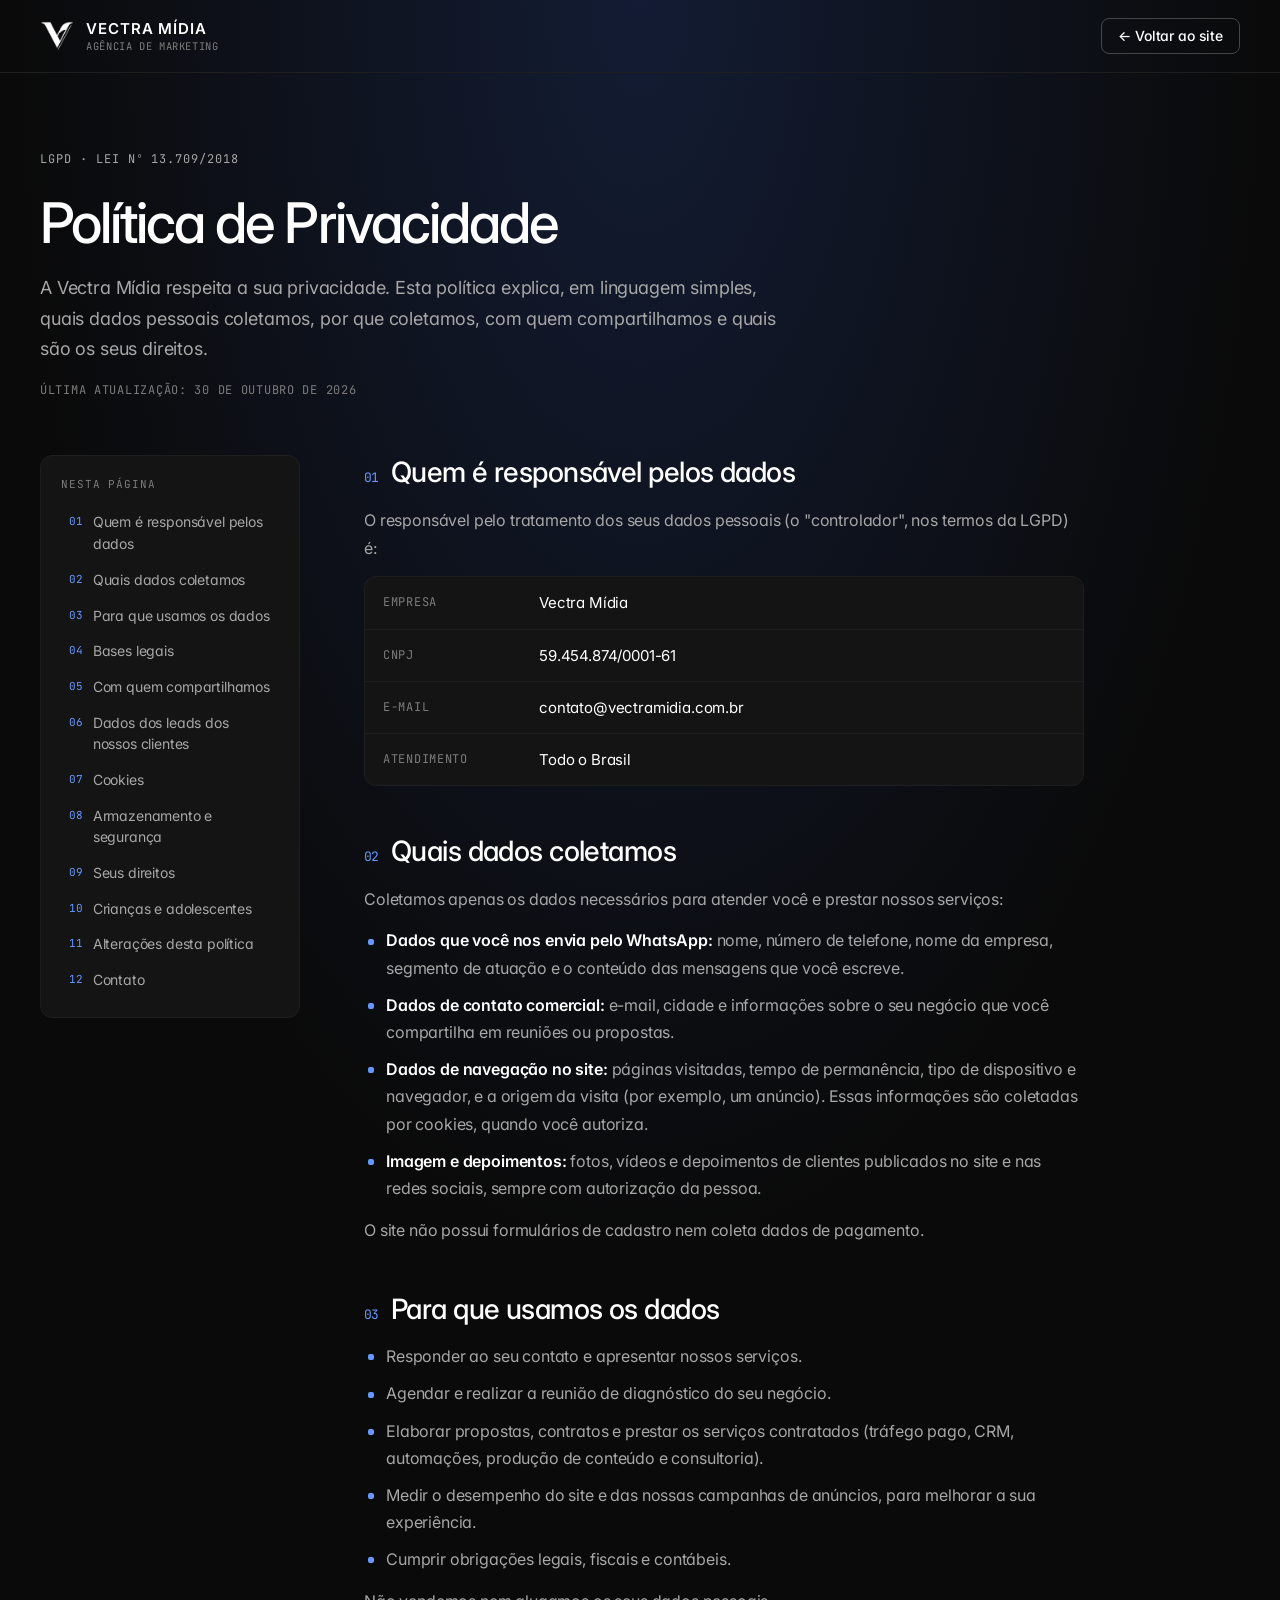
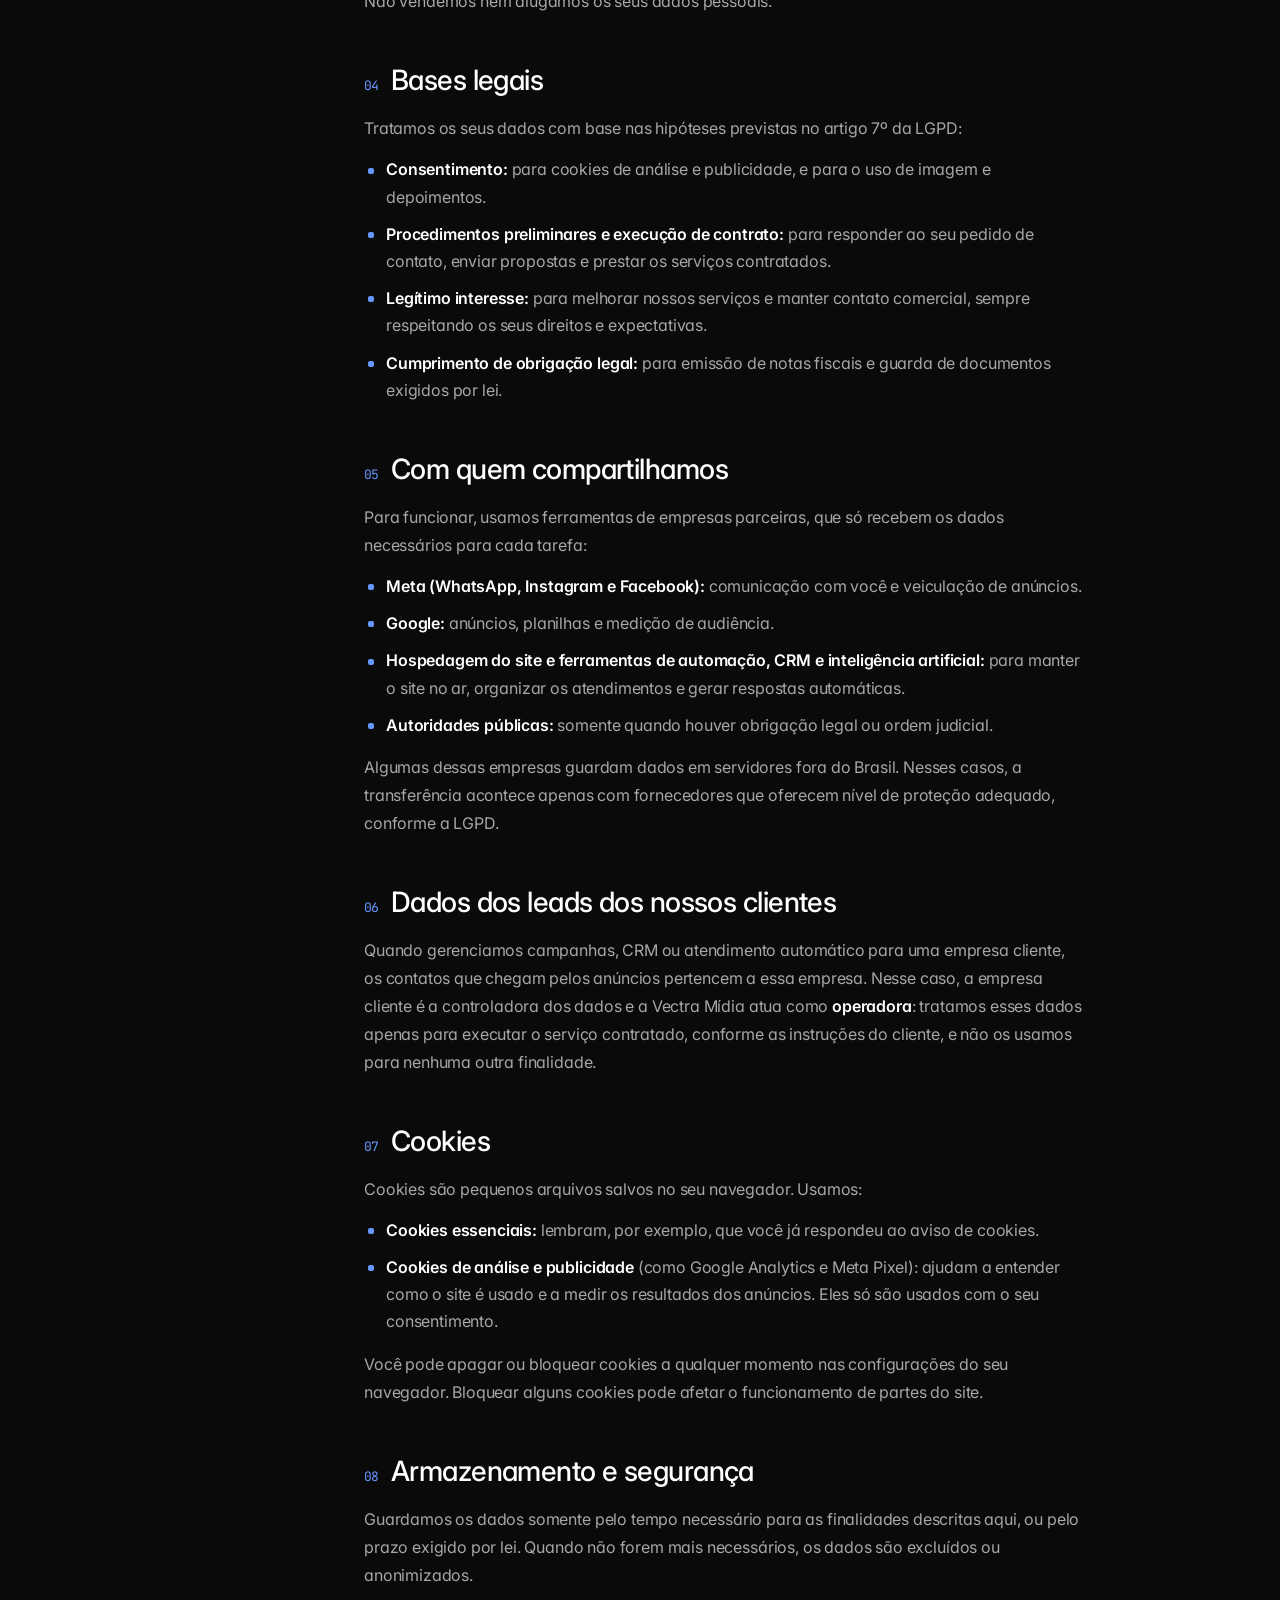
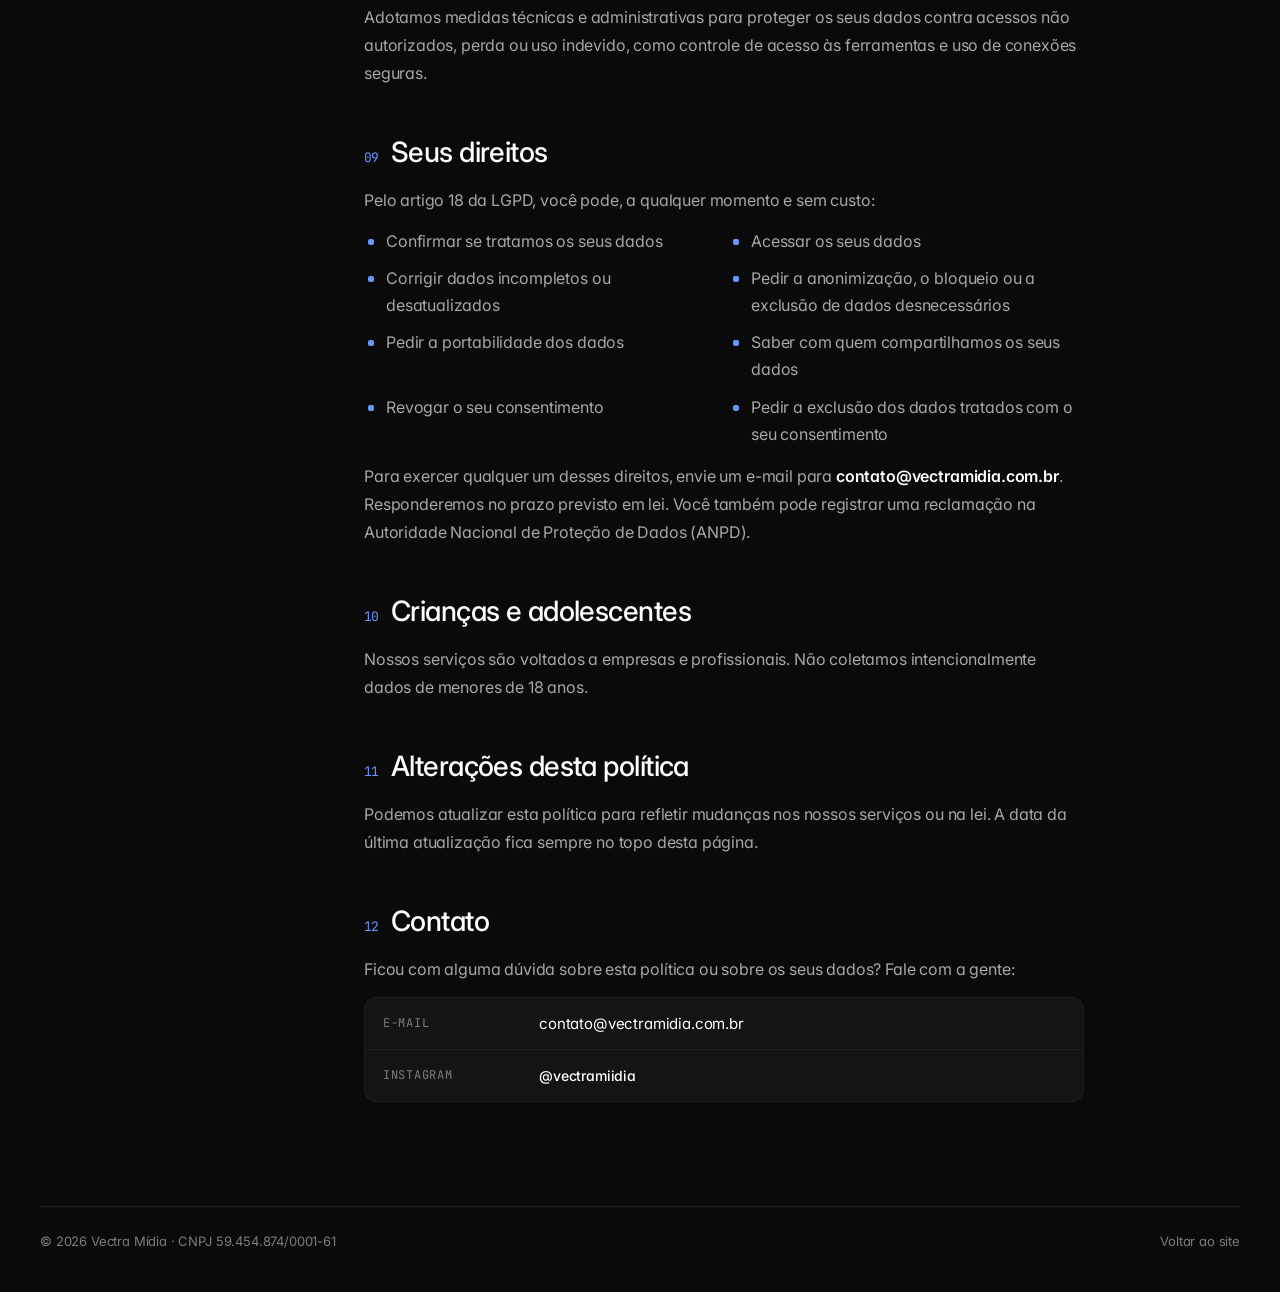
==== vectra-midia-redesign/politica-de-privacidade.html @ ce7b2baa "Add files via upload" ====
<!DOCTYPE html>
<html lang="pt-BR">
<head>
  <meta charset="UTF-8">
  <meta name="viewport" content="width=device-width, initial-scale=1.0">
  <title>Política de Privacidade — Vectra Mídia</title>
  <meta name="description" content="Saiba como a Vectra Mídia coleta, usa e protege os seus dados pessoais, de acordo com a Lei Geral de Proteção de Dados (LGPD).">
  <meta name="robots" content="index, follow">
  <meta name="theme-color" content="#0a0a0a">
  <link rel="icon" type="image/jpeg" href="./assets/images/logo.jpg">

  <link rel="preconnect" href="https://fonts.googleapis.com">
  <link rel="preconnect" href="https://fonts.gstatic.com" crossorigin>
  <link href="https://fonts.googleapis.com/css2?family=Inter:wght@400;500;600&family=JetBrains+Mono:wght@400;500&display=swap" rel="stylesheet">
  <link rel="stylesheet" href="./assets/css/style.css">
</head>
<body class="legal-page">

  <header class="legal-header">
    <div class="container legal-header-inner">
      <a href="./index.html" class="brand" aria-label="Voltar para o site da Vectra Mídia">
        <img src="./assets/images/logo-symbol-white.png" alt="Logo Vectra Mídia" class="brand-mark" width="34" height="30">
        <span class="brand-text">
          <span class="brand-name">VECTRA MÍDIA</span>
          <span class="brand-sub">Agência de Marketing</span>
        </span>
      </a>
      <a href="./index.html" class="btn btn-ghost btn-sm">← Voltar ao site</a>
    </div>
  </header>

  <main class="container legal">
    <div class="legal-hero">
      <span class="eyebrow">LGPD · Lei nº 13.709/2018</span>
      <h1 class="legal-title">Política de Privacidade</h1>
      <p class="legal-intro">A Vectra Mídia respeita a sua privacidade. Esta política explica, em linguagem simples, quais dados pessoais coletamos, por que coletamos, com quem compartilhamos e quais são os seus direitos.</p>
      <p class="legal-date">Última atualização: 30 de outubro de 2026</p>
    </div>

    <div class="legal-layout">
      <nav class="legal-toc" aria-label="Sumário">
        <span class="legal-toc-title">Nesta página</span>
        <ol>
          <li><a href="#quem-somos">Quem é responsável pelos dados</a></li>
          <li><a href="#dados-coletados">Quais dados coletamos</a></li>
          <li><a href="#finalidades">Para que usamos os dados</a></li>
          <li><a href="#bases-legais">Bases legais</a></li>
          <li><a href="#compartilhamento">Com quem compartilhamos</a></li>
          <li><a href="#clientes">Dados dos leads dos nossos clientes</a></li>
          <li><a href="#cookies">Cookies</a></li>
          <li><a href="#armazenamento">Armazenamento e segurança</a></li>
          <li><a href="#direitos">Seus direitos</a></li>
          <li><a href="#menores">Crianças e adolescentes</a></li>
          <li><a href="#alteracoes">Alterações desta política</a></li>
          <li><a href="#contato">Contato</a></li>
        </ol>
      </nav>

      <article class="legal-body">

        <section id="quem-somos">
          <h2><span>01</span> Quem é responsável pelos dados</h2>
          <p>O responsável pelo tratamento dos seus dados pessoais (o "controlador", nos termos da LGPD) é:</p>
          <dl class="legal-card">
            <div><dt>Empresa</dt><dd>Vectra Mídia</dd></div>
            <div><dt>CNPJ</dt><dd>59.454.874/0001-61</dd></div>
            <div><dt>E-mail</dt><dd>contato@vectramidia.com.br</dd></div>
            <div><dt>Atendimento</dt><dd>Todo o Brasil</dd></div>
          </dl>
        </section>

        <section id="dados-coletados">
          <h2><span>02</span> Quais dados coletamos</h2>
          <p>Coletamos apenas os dados necessários para atender você e prestar nossos serviços:</p>
          <ul>
            <li><strong>Dados que você nos envia pelo WhatsApp:</strong> nome, número de telefone, nome da empresa, segmento de atuação e o conteúdo das mensagens que você escreve.</li>
            <li><strong>Dados de contato comercial:</strong> e-mail, cidade e informações sobre o seu negócio que você compartilha em reuniões ou propostas.</li>
            <li><strong>Dados de navegação no site:</strong> páginas visitadas, tempo de permanência, tipo de dispositivo e navegador, e a origem da visita (por exemplo, um anúncio). Essas informações são coletadas por cookies, quando você autoriza.</li>
            <li><strong>Imagem e depoimentos:</strong> fotos, vídeos e depoimentos de clientes publicados no site e nas redes sociais, sempre com autorização da pessoa.</li>
          </ul>
          <p>O site não possui formulários de cadastro nem coleta dados de pagamento.</p>
        </section>

        <section id="finalidades">
          <h2><span>03</span> Para que usamos os dados</h2>
          <ul>
            <li>Responder ao seu contato e apresentar nossos serviços.</li>
            <li>Agendar e realizar a reunião de diagnóstico do seu negócio.</li>
            <li>Elaborar propostas, contratos e prestar os serviços contratados (tráfego pago, CRM, automações, produção de conteúdo e consultoria).</li>
            <li>Medir o desempenho do site e das nossas campanhas de anúncios, para melhorar a sua experiência.</li>
            <li>Cumprir obrigações legais, fiscais e contábeis.</li>
          </ul>
          <p>Não vendemos nem alugamos os seus dados pessoais.</p>
        </section>

        <section id="bases-legais">
          <h2><span>04</span> Bases legais</h2>
          <p>Tratamos os seus dados com base nas hipóteses previstas no artigo 7º da LGPD:</p>
          <ul>
            <li><strong>Consentimento:</strong> para cookies de análise e publicidade, e para o uso de imagem e depoimentos.</li>
            <li><strong>Procedimentos preliminares e execução de contrato:</strong> para responder ao seu pedido de contato, enviar propostas e prestar os serviços contratados.</li>
            <li><strong>Legítimo interesse:</strong> para melhorar nossos serviços e manter contato comercial, sempre respeitando os seus direitos e expectativas.</li>
            <li><strong>Cumprimento de obrigação legal:</strong> para emissão de notas fiscais e guarda de documentos exigidos por lei.</li>
          </ul>
        </section>

        <section id="compartilhamento">
          <h2><span>05</span> Com quem compartilhamos</h2>
          <p>Para funcionar, usamos ferramentas de empresas parceiras, que só recebem os dados necessários para cada tarefa:</p>
          <ul>
            <li><strong>Meta (WhatsApp, Instagram e Facebook):</strong> comunicação com você e veiculação de anúncios.</li>
            <li><strong>Google:</strong> anúncios, planilhas e medição de audiência.</li>
            <li><strong>Hospedagem do site e ferramentas de automação, CRM e inteligência artificial:</strong> para manter o site no ar, organizar os atendimentos e gerar respostas automáticas.</li>
            <li><strong>Autoridades públicas:</strong> somente quando houver obrigação legal ou ordem judicial.</li>
          </ul>
          <p>Algumas dessas empresas guardam dados em servidores fora do Brasil. Nesses casos, a transferência acontece apenas com fornecedores que oferecem nível de proteção adequado, conforme a LGPD.</p>
        </section>

        <section id="clientes">
          <h2><span>06</span> Dados dos leads dos nossos clientes</h2>
          <p>Quando gerenciamos campanhas, CRM ou atendimento automático para uma empresa cliente, os contatos que chegam pelos anúncios pertencem a essa empresa. Nesse caso, a empresa cliente é a controladora dos dados e a Vectra Mídia atua como <strong>operadora</strong>: tratamos esses dados apenas para executar o serviço contratado, conforme as instruções do cliente, e não os usamos para nenhuma outra finalidade.</p>
        </section>

        <section id="cookies">
          <h2><span>07</span> Cookies</h2>
          <p>Cookies são pequenos arquivos salvos no seu navegador. Usamos:</p>
          <ul>
            <li><strong>Cookies essenciais:</strong> lembram, por exemplo, que você já respondeu ao aviso de cookies.</li>
            <li><strong>Cookies de análise e publicidade</strong> (como Google Analytics e Meta Pixel): ajudam a entender como o site é usado e a medir os resultados dos anúncios. Eles só são usados com o seu consentimento.</li>
          </ul>
          <p>Você pode apagar ou bloquear cookies a qualquer momento nas configurações do seu navegador. Bloquear alguns cookies pode afetar o funcionamento de partes do site.</p>
        </section>

        <section id="armazenamento">
          <h2><span>08</span> Armazenamento e segurança</h2>
          <p>Guardamos os dados somente pelo tempo necessário para as finalidades descritas aqui, ou pelo prazo exigido por lei. Quando não forem mais necessários, os dados são excluídos ou anonimizados.</p>
          <p>Adotamos medidas técnicas e administrativas para proteger os seus dados contra acessos não autorizados, perda ou uso indevido, como controle de acesso às ferramentas e uso de conexões seguras.</p>
        </section>

        <section id="direitos">
          <h2><span>09</span> Seus direitos</h2>
          <p>Pelo artigo 18 da LGPD, você pode, a qualquer momento e sem custo:</p>
          <ul class="legal-rights">
            <li>Confirmar se tratamos os seus dados</li>
            <li>Acessar os seus dados</li>
            <li>Corrigir dados incompletos ou desatualizados</li>
            <li>Pedir a anonimização, o bloqueio ou a exclusão de dados desnecessários</li>
            <li>Pedir a portabilidade dos dados</li>
            <li>Saber com quem compartilhamos os seus dados</li>
            <li>Revogar o seu consentimento</li>
            <li>Pedir a exclusão dos dados tratados com o seu consentimento</li>
          </ul>
          <p>Para exercer qualquer um desses direitos, envie um e-mail para <strong>contato@vectramidia.com.br</strong>. Responderemos no prazo previsto em lei. Você também pode registrar uma reclamação na Autoridade Nacional de Proteção de Dados (ANPD).</p>
        </section>

        <section id="menores">
          <h2><span>10</span> Crianças e adolescentes</h2>
          <p>Nossos serviços são voltados a empresas e profissionais. Não coletamos intencionalmente dados de menores de 18 anos.</p>
        </section>

        <section id="alteracoes">
          <h2><span>11</span> Alterações desta política</h2>
          <p>Podemos atualizar esta política para refletir mudanças nos nossos serviços ou na lei. A data da última atualização fica sempre no topo desta página.</p>
        </section>

        <section id="contato">
          <h2><span>12</span> Contato</h2>
          <p>Ficou com alguma dúvida sobre esta política ou sobre os seus dados? Fale com a gente:</p>
          <dl class="legal-card">
            <div><dt>E-mail</dt><dd>contato@vectramidia.com.br</dd></div>
            <div><dt>Instagram</dt><dd><a class="text-link" href="https://www.instagram.com/vectramiidia" target="_blank" rel="noopener">@vectramiidia</a></dd></div>
          </dl>
        </section>

      </article>
    </div>
  </main>

  <footer class="footer legal-footer">
    <div class="container">
      <div class="footer-bottom">
        <div>© 2026 Vectra Mídia · CNPJ 59.454.874/0001-61</div>
        <div class="footer-legal">
          <a href="./index.html">Voltar ao site</a>
        </div>
      </div>
    </div>
  </footer>

</body>
</html>
---- vectra-midia-redesign/assets/css/style.css ----
/* ==========================================================================
   VECTRA MÍDIA — ESTILO "DESIGN 5"
   Preto com grade de "planta baixa", texto branco e um azul de destaque.
   ========================================================================== */

/* Layout: topo dividido (texto + painel de leads ao vivo), números logo abaixo,
   seções escuras em sequência e um painel claro para os depoimentos. */
:root {
  /* Superfícies (pretas, de mais escura para mais clara) */
  --black: #000000;
  --canvas: #0a0a0a;        /* fundo da página */
  --card: #141414;          /* cartões */
  --raised: #1e1e1e;        /* cartões em destaque, linhas da grade */
  --edge: #313131;          /* bordas finas */
  --smoke: #454545;         /* bordas de botões secundários */

  /* Texto */
  --white: #ffffff;
  --ash: #a7a7a7;           /* texto secundário */
  --mist: #7c7c7c;          /* texto terciário */

  /* Azul da marca (único destaque) */
  --blue: #6798ff;
  --blue-strong: #3a6df0;
  --blue-soft: rgba(103, 152, 255, 0.14);

  /* Painel claro */
  --paper: #f4f6fb;
  --ink: #0a0a0a;
  --ink-2: #4a5268;
  --ink-line: #e1e5f0;

  /* Fontes */
  --font: 'Inter', ui-sans-serif, system-ui, -apple-system, 'Segoe UI', Roboto, sans-serif;
  --mono: 'JetBrains Mono', 'IBM Plex Mono', ui-monospace, SFMono-Regular, Menlo, Consolas, monospace;

  /* Medidas */
  --max: 1200px;
  --gutter: 32px;
  --section: 128px;
  --r: 8px;
  --r-sm: 4px;
  --r-lg: 12px;
  --header-h: 72px;
  --grid: 48px;

  color-scheme: dark;
}

/* --------------------------------------------------------------------------
   BASE
   -------------------------------------------------------------------------- */
*, *::before, *::after { box-sizing: border-box; margin: 0; padding: 0; }

html { scroll-behavior: smooth; scroll-padding-top: calc(var(--header-h) + 16px); -webkit-text-size-adjust: 100%; }

body {
  background: var(--canvas);
  color: var(--white);
  font-family: var(--font);
  font-size: 16px;
  font-weight: 400;
  line-height: 1.55;
  letter-spacing: -0.01em;
  font-feature-settings: "liga", "cv11";
  -webkit-font-smoothing: antialiased;
  -moz-osx-font-smoothing: grayscale;
  overflow-x: hidden;
}

img { display: block; max-width: 100%; height: auto; }
a { color: inherit; text-decoration: none; }
button { font: inherit; color: inherit; background: none; border: 0; cursor: pointer; }
ul { list-style: none; }
strong { color: var(--white); font-weight: 600; }

:focus-visible { outline: 2px solid var(--blue); outline-offset: 3px; border-radius: var(--r-sm); }

.container { width: 100%; max-width: calc(var(--max) + var(--gutter) * 2); margin: 0 auto; padding: 0 var(--gutter); }

.section { position: relative; padding-top: var(--section); overflow-x: clip; }


/* --------------------------------------------------------------------------
   LUZ QUE ACOMPANHA O MOUSE (pelo site inteiro, atrás do conteúdo)
   -------------------------------------------------------------------------- */
.cursor-glow {
  position: fixed; inset: 0; z-index: -1; pointer-events: none;
  --cx: 50vw; --cy: 30vh;
  background:
    radial-gradient(520px circle at var(--cx) var(--cy), rgba(58,109,240,.20), rgba(58,109,240,.06) 45%, transparent 70%),
    radial-gradient(160px circle at var(--cx) var(--cy), rgba(103,152,255,.14), transparent 70%);
  opacity: 0;
  transition: opacity .6s ease;
}
.cursor-glow.is-on { opacity: 1; }

/* --------------------------------------------------------------------------
   FUNDO ANIMADO (gradiente azul que se move com a rolagem)
   -------------------------------------------------------------------------- */
.aurora {
  position: fixed; inset: 0; z-index: -1; pointer-events: none; overflow: hidden;
  --p: 0;  /* progresso da rolagem: 0 no topo, 1 no fim (definido pelo main.js) */
}
.aurora-blob {
  position: absolute;
  width: 70vmax; height: 70vmax;
  border-radius: 50%;
  opacity: .55;
  will-change: transform;
}
.aurora-blob--1 {
  left: -20vmax; top: -25vmax;
  background: radial-gradient(closest-side, rgba(58,109,240,.55), rgba(58,109,240,.12) 55%, transparent 75%);
  translate: calc(var(--p) * 55vw) calc(var(--p) * 30vh);
  opacity: calc(.6 - var(--p) * .25);
  animation: drift1 22s ease-in-out infinite alternate;
}
.aurora-blob--2 {
  right: -25vmax; top: 10vh;
  background: radial-gradient(closest-side, rgba(84,160,255,.38), rgba(84,160,255,.08) 55%, transparent 75%);
  translate: calc(var(--p) * -45vw) calc(var(--p) * 20vh);
  opacity: calc(.2 + var(--p) * .5);
  animation: drift2 26s ease-in-out infinite alternate;
}
.aurora-blob--3 {
  left: 20vw; bottom: -40vmax;
  background: radial-gradient(closest-side, rgba(103,152,255,.40), rgba(30,63,191,.12) 55%, transparent 75%);
  translate: calc(var(--p) * 20vw) calc(var(--p) * -35vh);
  animation: drift3 30s ease-in-out infinite alternate;
}
@keyframes drift1 { to { transform: translate(8vw, 6vh) scale(1.15) rotate(25deg); } }
@keyframes drift2 { to { transform: translate(-6vw, 10vh) scale(.9) rotate(-20deg); } }
@keyframes drift3 { to { transform: translate(10vw, -8vh) scale(1.2); } }


/* --------------------------------------------------------------------------
   TIPOGRAFIA
   -------------------------------------------------------------------------- */
.eyebrow {
  display: inline-flex;
  align-items: center;
  gap: 10px;
  font-family: var(--mono);
  font-size: 12px;
  font-weight: 400;
  letter-spacing: 0.08em;
  text-transform: uppercase;
  color: var(--ash);
  margin-bottom: 24px;
}

.section-title {
  font-weight: 500;
  font-size: clamp(32px, 4.2vw, 48px);
  line-height: 1.12;
  letter-spacing: -0.03em;
  color: var(--white);
  text-wrap: balance;
}

.section-subtitle {
  margin-top: 18px;
  font-size: 17px;
  line-height: 1.6;
  color: var(--ash);
  max-width: 600px;
  text-wrap: pretty;
}

.section-header { margin-bottom: 56px; max-width: 760px; }

.body-lg { color: var(--ash); font-size: 16px; line-height: 1.7; margin-top: 16px; }

.text-link {
  display: inline-block;
  color: var(--white);
  font-size: 14px;
  font-weight: 500;
  transition: color .2s ease;
}
.text-link:hover { color: var(--blue); }

.muted { color: var(--ash); }

.live-dot {
  position: relative;
  width: 8px; height: 8px; flex: none;
  border-radius: 50%;
  background: var(--blue);
}
.live-dot::after {
  content: ""; position: absolute; inset: 0; border-radius: 50%;
  background: var(--blue);
  animation: ping 1.8s cubic-bezier(0, 0, .2, 1) infinite;
}
@keyframes ping { 75%, 100% { transform: scale(2.6); opacity: 0; } }

/* --------------------------------------------------------------------------
   BOTÕES
   -------------------------------------------------------------------------- */
.btn {
  position: relative;
  display: inline-flex;
  align-items: center;
  justify-content: center;
  gap: 10px;
  padding: 11px 18px;
  border-radius: var(--r);
  font-family: var(--font);
  font-size: 15px;
  font-weight: 500;
  line-height: 1.25;
  letter-spacing: -0.01em;
  text-align: center;
  border: 1px solid transparent;
  overflow: hidden;
  isolation: isolate;
  transition: background-color .2s ease, border-color .2s ease, color .2s ease, transform .25s cubic-bezier(.2,.7,.2,1), box-shadow .3s ease;
}
.btn-primary { background: var(--white); color: var(--ink); }
.btn-primary:hover { background: #e9efff; box-shadow: 0 0 0 4px rgba(103,152,255,.22), 0 10px 40px -10px rgba(103,152,255,.7); }
.btn-chevron { display: inline-block; transition: transform .25s ease; }
.btn:hover .btn-chevron { transform: translateX(4px); }

.btn-ghost { background: transparent; color: var(--white); border-color: var(--smoke); }
.btn-ghost:hover { border-color: var(--blue); background: var(--blue-soft); }

.btn-lg { padding: 15px 24px; font-size: 16px; }
.btn-sm { padding: 8px 16px; font-size: 14px; }

/* brilho que atravessa o botão */
.btn-shine {
  position: absolute; inset: 0; z-index: -1; pointer-events: none;
  border-radius: inherit;
  background: linear-gradient(110deg, transparent 40%, rgba(103,152,255,.45) 50%, transparent 60%);
  background-size: 250% 100%;
  background-position: 150% 0;
  animation: shine 3.6s ease-in-out infinite;
}
@keyframes shine { 0%, 55% { background-position: 150% 0; } 85%, 100% { background-position: -50% 0; } }

/* --------------------------------------------------------------------------
   ETIQUETAS E ÍCONES
   -------------------------------------------------------------------------- */
.tag {
  display: inline-flex;
  align-items: center;
  gap: 6px;
  padding: 4px 8px;
  border-radius: var(--r-sm);
  border: 1px solid var(--edge);
  background: var(--raised);
  font-family: var(--mono);
  font-size: 11px;
  font-weight: 400;
  letter-spacing: 0.06em;
  text-transform: uppercase;
  color: var(--ash);
  line-height: 1.3;
  white-space: nowrap;
}
.tag--accent { color: var(--blue); border-color: rgba(103,152,255,.3); background: rgba(103,152,255,.08); }
.tag--overlay {
  position: absolute; top: 12px; left: 12px; z-index: 2;
  background: rgba(10,10,10,.75);
  backdrop-filter: blur(6px);
  -webkit-backdrop-filter: blur(6px);
  color: var(--white);
}

.check {
  width: 22px; height: 22px; flex: none;
  display: inline-flex; align-items: center; justify-content: center;
  border-radius: var(--r-sm);
  background: var(--blue-soft);
  color: var(--blue);
  margin-top: 1px;
}

/* --------------------------------------------------------------------------
   CABEÇALHO
   -------------------------------------------------------------------------- */
.site-header {
  position: fixed;
  inset: 0 0 auto 0;
  z-index: 100;
  height: var(--header-h);
  display: flex;
  align-items: center;
  border-bottom: 1px solid transparent;
  transition: background-color .3s ease, border-color .3s ease, transform .35s ease;
}
.site-header.is-scrolled {
  background: rgba(10, 10, 10, 0.82);
  backdrop-filter: saturate(140%) blur(14px);
  -webkit-backdrop-filter: saturate(140%) blur(14px);
  border-bottom-color: var(--raised);
}
.site-header.is-hidden { transform: translateY(-100%); }

.header-inner { display: flex; align-items: center; justify-content: space-between; gap: 24px; }

.brand { display: inline-flex; align-items: center; gap: 12px; flex: none; }
.brand-mark { width: 34px; height: auto; }
.brand-text { display: flex; flex-direction: column; line-height: 1.15; }
.brand-name { font-weight: 600; font-size: 15px; letter-spacing: 0.06em; }
.brand-sub { font-family: var(--mono); font-size: 10.5px; color: var(--mist); letter-spacing: 0.06em; text-transform: uppercase; margin-top: 2px; }

.nav-menu { display: flex; align-items: center; gap: 2px; }
.nav-link {
  display: block;
  padding: 8px 14px;
  border-radius: 9999px;
  font-size: 14px;
  font-weight: 500;
  color: var(--ash);
  transition: color .2s ease, background-color .2s ease;
}
.nav-link:hover { color: var(--white); background: var(--raised); }
.nav-link.is-active { color: var(--white); background: var(--raised); }

.hamburger { display: none; width: 44px; height: 44px; border-radius: var(--r); border: 1px solid var(--edge); align-items: center; justify-content: center; flex-direction: column; gap: 5px; }
.hamburger span { display: block; width: 18px; height: 1.5px; background: var(--white); border-radius: 2px; transition: transform .3s ease, opacity .3s ease; }
.hamburger.is-open span:nth-child(1) { transform: translateY(6.5px) rotate(45deg); }
.hamburger.is-open span:nth-child(2) { opacity: 0; }
.hamburger.is-open span:nth-child(3) { transform: translateY(-6.5px) rotate(-45deg); }

/* --------------------------------------------------------------------------
   TOPO (HERO)
   -------------------------------------------------------------------------- */
.hero {
  position: relative;
  padding: calc(var(--header-h) + 80px) 0 0;
  isolation: isolate;
  overflow-x: clip;
  --mx: 70%;
  --my: 30%;
}
/* grade de fundo */
.hero-grid-bg, .hero-spotlight {
  position: absolute; inset: 0; z-index: -1; pointer-events: none;
  background-image:
    linear-gradient(to right, var(--line-color) 1px, transparent 1px),
    linear-gradient(to bottom, var(--line-color) 1px, transparent 1px);
  background-size: var(--grid) var(--grid);
  background-position: center top;
}
.hero-grid-bg {
  --line-color: #1a1a1a;
  mask-image: radial-gradient(ellipse 90% 75% at 50% 30%, #000 40%, transparent 100%);
  -webkit-mask-image: radial-gradient(ellipse 90% 75% at 50% 30%, #000 40%, transparent 100%);
}
/* luz azul que acompanha o mouse */
.hero-spotlight {
  --line-color: rgba(103, 152, 255, 0.45);
  mask-image: radial-gradient(280px circle at var(--mx) var(--my), #000 0%, transparent 70%);
  -webkit-mask-image: radial-gradient(280px circle at var(--mx) var(--my), #000 0%, transparent 70%);
  transition: opacity .4s ease;
}
/* (a luz que segue o mouse agora é a .cursor-glow, no site inteiro) */

.hero-layout {
  display: grid;
  grid-template-columns: 1.1fr 0.9fr;
  gap: 64px;
  align-items: center;
}

.hero-copy .eyebrow { padding: 6px 12px 6px 10px; border: 1px solid var(--raised); border-radius: 9999px; background: rgba(20,20,20,.7); }

.hero-title {
  font-weight: 500;
  font-size: clamp(42px, 5.6vw, 68px);
  line-height: 1.08;
  letter-spacing: -0.04em;
  text-wrap: balance;
}
.hero-rotator {
  display: block;
  color: var(--blue);
  min-height: 1.08em;
}
.typewriter-cursor {
  display: inline-block;
  width: 3px;
  height: .82em;
  margin-left: 6px;
  vertical-align: -0.06em;
  background: var(--blue);
  border-radius: 1px;
  animation: blink 1.05s steps(1) infinite;
}
@keyframes blink { 50% { opacity: 0; } }

.hero-description {
  margin-top: 24px;
  max-width: 520px;
  font-size: 18px;
  line-height: 1.65;
  color: var(--ash);
  text-wrap: pretty;
}

.hero-actions { margin-top: 36px; display: flex; flex-wrap: wrap; align-items: center; gap: 14px; }
.hero-actions .btn-cta { font-size: 16px; font-weight: 600; }

/* Painel de leads */
.dash {
  position: relative;
  background: var(--card);
  border: 1px solid var(--raised);
  border-radius: var(--r-lg);
  padding: 18px;
  box-shadow: 0 0 0 1px rgba(0,0,0,.6), 0 40px 120px -40px rgba(58,109,240,.45);
  transform: perspective(1200px) rotateY(-6deg) rotateX(3deg);
  transition: transform .6s cubic-bezier(.2,.7,.2,1);
}
.dash:hover { transform: perspective(1200px) rotateY(0) rotateX(0); }
.dash::before {
  content: ""; position: absolute; inset: -1px; border-radius: inherit; pointer-events: none;
  padding: 1px;
  background: linear-gradient(140deg, rgba(103,152,255,.55), transparent 35%, transparent 70%, rgba(103,152,255,.25));
  -webkit-mask: linear-gradient(#000 0 0) content-box, linear-gradient(#000 0 0);
  -webkit-mask-composite: xor;
  mask-composite: exclude;
}
.dash-head { display: flex; align-items: center; justify-content: space-between; gap: 12px; padding-bottom: 14px; border-bottom: 1px solid var(--raised); }
.dash-title { display: flex; align-items: center; gap: 10px; font-size: 13px; font-weight: 500; }
.dash-title img { width: 18px; height: auto; }
.dash-live { display: inline-flex; align-items: center; gap: 8px; font-family: var(--mono); font-size: 11px; color: var(--blue); text-transform: uppercase; letter-spacing: .08em; }

.dash-kpis { display: grid; grid-template-columns: repeat(3, 1fr); gap: 8px; margin-top: 14px; }
.dash-kpi { background: var(--canvas); border: 1px solid var(--raised); border-radius: var(--r); padding: 10px 12px; display: grid; gap: 2px; }
.dash-kpi-label { font-family: var(--mono); font-size: 10px; color: var(--mist); text-transform: uppercase; letter-spacing: .06em; }
.dash-kpi-value { font-size: 24px; font-weight: 500; letter-spacing: -0.03em; font-variant-numeric: tabular-nums; transition: color .3s ease; }
.dash-kpi-value--accent { color: var(--blue); }
.dash-kpi-value.bump { animation: bump .6s ease; }
@keyframes bump { 30% { color: var(--blue); transform: translateY(-2px); } }

.dash-chart { margin-top: 12px; background: var(--canvas); border: 1px solid var(--raised); border-radius: var(--r); padding: 12px 12px 8px; }
.dash-chart-bars { height: 84px; display: flex; align-items: flex-end; gap: 6px; }
.dash-chart-bars span {
  flex: 1;
  height: var(--h);
  border-radius: 3px 3px 0 0;
  background: linear-gradient(to top, rgba(103,152,255,.25), rgba(103,152,255,.85));
  transform-origin: bottom;
  animation: grow 1.1s cubic-bezier(.2,.7,.2,1) both;
  transition: height .6s cubic-bezier(.2,.7,.2,1);
}
.dash-chart-bars span:last-child { background: linear-gradient(to top, rgba(103,152,255,.5), #a9c4ff); }
.dash-chart-bars span:nth-child(2n) { animation-delay: .08s; }
.dash-chart-bars span:nth-child(3n) { animation-delay: .16s; }
@keyframes grow { from { transform: scaleY(0); } }
.dash-chart-axis { display: flex; justify-content: space-between; margin-top: 6px; font-family: var(--mono); font-size: 10px; color: var(--mist); }

.dash-list { margin-top: 12px; display: grid; gap: 6px; }
.dash-list li {
  display: grid; grid-template-columns: auto 1fr auto; align-items: center; gap: 10px;
  padding: 8px 10px;
  background: var(--canvas);
  border: 1px solid var(--raised);
  border-radius: var(--r);
}
.dash-list li.is-new { animation: slidein .6s cubic-bezier(.2,.7,.2,1); border-color: rgba(103,152,255,.5); }
@keyframes slidein { from { opacity: 0; transform: translateY(-10px); } }
.dash-avatar {
  width: 28px; height: 28px; border-radius: 50%;
  display: flex; align-items: center; justify-content: center;
  background: var(--raised); color: var(--white);
  font-size: 10.5px; font-weight: 600;
}
.dash-who { display: grid; min-width: 0; }
.dash-who b { font-size: 13px; font-weight: 500; }
.dash-who small { font-size: 11px; color: var(--mist); white-space: nowrap; overflow: hidden; text-overflow: ellipsis; }
.dash-status { font-family: var(--mono); font-size: 10px; text-transform: uppercase; letter-spacing: .05em; padding: 3px 7px; border-radius: var(--r-sm); white-space: nowrap; }
.dash-status--new { color: var(--white); background: var(--blue-strong); }
.dash-status--talk { color: var(--blue); background: var(--blue-soft); }
.dash-status--won { color: var(--ink); background: var(--white); }

.dash-foot { margin-top: 12px; display: flex; justify-content: space-between; gap: 8px; font-size: 12px; color: var(--ash); }
.dash-foot-value { font-family: var(--mono); color: var(--blue); font-size: 11px; }
.dash-demo {
  position: absolute; right: 14px; bottom: -11px;
  padding: 3px 8px; border-radius: var(--r-sm);
  background: var(--canvas); border: 1px solid var(--raised);
  font-family: var(--mono); font-size: 10px; color: var(--mist); text-transform: uppercase; letter-spacing: .08em;
}

/* Números */
.stats { margin-top: 96px; display: grid; grid-template-columns: repeat(3, 1fr); gap: 16px; }
.stat {
  position: relative;
  padding: 28px;
  background: var(--card);
  border: 1px solid var(--raised);
  border-radius: var(--r-lg);
  overflow: hidden;
  isolation: isolate;
  cursor: default;
  transition: border-color .35s ease, transform .35s cubic-bezier(.2,.7,.2,1), background-color .35s ease;
  --mx: 50%; --my: 0%;
}
.stat-glow {
  position: absolute; inset: 0; z-index: -1; pointer-events: none; opacity: 0;
  background:
    radial-gradient(320px circle at var(--mx) var(--my), rgba(103,152,255,.28), transparent 65%),
    linear-gradient(to bottom, rgba(58,109,240,.10), transparent);
  transition: opacity .35s ease;
}
.stat-icon {
  width: 44px; height: 44px;
  display: inline-flex; align-items: center; justify-content: center;
  border-radius: var(--r);
  background: var(--raised);
  border: 1px solid var(--edge);
  color: var(--blue);
  transition: background-color .35s ease, color .35s ease, border-color .35s ease, transform .35s ease;
}
.stat-number {
  margin-top: 22px;
  font-size: clamp(40px, 4.4vw, 56px);
  font-weight: 500;
  letter-spacing: -0.045em;
  line-height: 1;
  font-variant-numeric: tabular-nums;
  background: linear-gradient(90deg, var(--white), var(--white));
  -webkit-background-clip: text;
  background-clip: text;
  color: transparent;
  transition: filter .35s ease;
}
.stat-label { margin-top: 10px; font-size: 15px; font-weight: 500; color: var(--ash); transition: color .35s ease; }
.stat-bar { margin-top: 20px; height: 3px; border-radius: 3px; background: var(--raised); overflow: hidden; }
.stat-bar span { display: block; height: 100%; width: 18%; border-radius: inherit; background: var(--blue); transition: width .9s cubic-bezier(.2,.7,.2,1); }
.stat-stars { position: relative; margin-top: 14px; font-size: 18px; letter-spacing: 4px; line-height: 1; width: max-content; }
.stat-stars-base { color: var(--edge); }
.stat-stars-fill { position: absolute; inset: 0 auto 0 0; width: var(--w); overflow: hidden; white-space: nowrap; color: var(--ash); transition: color .35s ease; }

.stat:hover, .stat:focus-visible, .stat.is-lit {
  border-color: rgba(103,152,255,.55);
  transform: translateY(-4px);
}
.stat:hover .stat-glow, .stat:focus-visible .stat-glow, .stat.is-lit .stat-glow { opacity: 1; }
.stat:hover .stat-icon, .stat:focus-visible .stat-icon, .stat.is-lit .stat-icon { background: var(--blue-strong); border-color: var(--blue); color: var(--white); transform: rotate(-6deg) scale(1.05); }
.stat:hover .stat-number, .stat:focus-visible .stat-number, .stat.is-lit .stat-number {
  background-image: linear-gradient(90deg, #ffffff 0%, #a9c4ff 45%, var(--blue) 100%);
  filter: drop-shadow(0 0 18px rgba(103,152,255,.35));
}
.stat:hover .stat-label, .stat:focus-visible .stat-label, .stat.is-lit .stat-label { color: var(--white); }
.stat:hover .stat-bar span, .stat:focus-visible .stat-bar span, .stat.is-lit .stat-bar span { width: var(--w); }
.stat:hover .stat-stars-fill, .stat:focus-visible .stat-stars-fill, .stat.is-lit .stat-stars-fill { color: var(--blue); }

/* --------------------------------------------------------------------------
   FAIXA ROLANTE
   -------------------------------------------------------------------------- */
.marquee {
  margin-top: 96px;
  overflow: hidden;
  border-top: 1px solid var(--raised);
  border-bottom: 1px solid var(--raised);
  padding: 20px 0;
  mask-image: linear-gradient(90deg, transparent, #000 8%, #000 92%, transparent);
  -webkit-mask-image: linear-gradient(90deg, transparent, #000 8%, #000 92%, transparent);
}
.marquee-track { display: flex; width: max-content; animation: marquee 50s linear infinite; }
.marquee:hover .marquee-track { animation-play-state: paused; }
.marquee-group { display: flex; flex: none; }
.marquee-item {
  display: inline-flex; align-items: center; gap: 14px;
  padding: 0 28px;
  font-family: var(--mono);
  font-size: 12px;
  color: var(--ash);
  letter-spacing: .08em;
  text-transform: uppercase;
  white-space: nowrap;
}
.m-dot { width: 5px; height: 5px; border-radius: 1px; display: inline-block; background: var(--blue); }
@keyframes marquee { to { transform: translateX(-50%); } }

/* --------------------------------------------------------------------------
   CEO (foto recortada, com a luz azul ATRÁS dela)
   -------------------------------------------------------------------------- */
.ceo-grid { display: grid; grid-template-columns: 1fr 1fr; gap: 72px; align-items: center; }
.ceo-content { position: relative; z-index: 1; }
.ceo-text { margin-top: 28px; display: grid; gap: 16px; max-width: 560px; }
.ceo-text p { color: var(--ash); font-size: 16px; line-height: 1.75; }
.ceo-text p:first-child { color: var(--white); font-size: 19px; line-height: 1.6; }

.ceo-stage {
  position: relative;
  width: 100%;
  max-width: 520px;
  justify-self: end;
  aspect-ratio: 682 / 855;
  isolation: isolate;
  --rx: 0deg; --ry: 0deg; --gx: 50%; --gy: 35%;
}
/* luz de fundo (fica atrás da pessoa) */
.ceo-halo {
  position: absolute; inset: -6% -10% 2% -10%; z-index: 0; pointer-events: none;
  /* termina transparente antes da borda da caixa: nenhum corte reto */
  background: radial-gradient(closest-side at 50% 44%, rgba(58,109,240,.55), rgba(58,109,240,.2) 50%, rgba(58,109,240,.06) 72%, transparent 92%);
}
.ceo-rings { position: absolute; inset: 0; z-index: 0; pointer-events: none; }
.ceo-rings span {
  position: absolute; left: 50%; top: 42%;
  border-radius: 50%;
  border: 1px dashed rgba(103,152,255,.35);
  transform: translate(-50%, -50%);
  animation: spin 60s linear infinite;
}
.ceo-rings span:nth-child(1) { width: 74%; aspect-ratio: 1; }
.ceo-rings span:nth-child(2) { width: 96%; aspect-ratio: 1; border-style: solid; border-color: #262626; animation-duration: 90s; animation-direction: reverse; }
@keyframes spin { to { transform: translate(-50%, -50%) rotate(360deg); } }

.ceo-figure {
  position: absolute; inset: 0; z-index: 1;
  transform: perspective(1000px) rotateX(var(--rx)) rotateY(var(--ry));
  transition: transform .4s cubic-bezier(.2,.7,.2,1);
}
.ceo-figure img {
  width: 100%; height: 100%;
  object-fit: contain; object-position: center bottom;
  /* só a parte de baixo se dissolve no fundo */
  mask-image: linear-gradient(to bottom, #000 64%, transparent 97%);
  -webkit-mask-image: linear-gradient(to bottom, #000 64%, transparent 97%);
  filter: drop-shadow(0 0 30px rgba(58,109,240,.25));
  transition: transform .6s cubic-bezier(.2,.7,.2,1);
}
.ceo-stage:hover .ceo-figure img { transform: scale(1.02); }

.ceo-chip {
  position: absolute; z-index: 2;
  display: inline-flex; align-items: center; gap: 8px;
  padding: 8px 12px;
  border-radius: var(--r);
  background: rgba(20,20,20,.85);
  backdrop-filter: blur(10px);
  -webkit-backdrop-filter: blur(10px);
  border: 1px solid var(--edge);
  font-size: 13px; font-weight: 500;
  white-space: nowrap;
  animation: float 6s ease-in-out infinite;
  transition: border-color .3s ease;
}
.ceo-chip i { width: 7px; height: 7px; border-radius: 2px; background: var(--blue); }
.ceo-chip--a { left: 0; top: 20%; }
.ceo-chip--b { right: 0; top: 46%; animation-delay: -2s; }
.ceo-chip--c { left: 4%; bottom: 16%; animation-delay: -4s; }
.ceo-stage:hover .ceo-chip { border-color: rgba(103,152,255,.5); }
@keyframes float { 50% { translate: 0 -8px; } }

/* --------------------------------------------------------------------------
   SOBRE + BASTIDORES
   -------------------------------------------------------------------------- */
.about-grid { display: grid; grid-template-columns: 1fr 1fr; gap: 80px; align-items: center; }
.about-content .section-title { margin-bottom: 8px; }

.feature-list { margin-top: 32px; display: grid; border-top: 1px solid var(--raised); }
.feature-list li {
  display: flex; align-items: flex-start; gap: 14px;
  padding: 18px 0;
  border-bottom: 1px solid var(--raised);
  color: var(--ash);
  font-size: 15px;
  line-height: 1.6;
}

.about-actions { margin-top: 36px; }

.backstage { display: grid; grid-template-columns: 1fr 1fr; gap: 16px; align-items: start; }
.backstage-col { display: grid; gap: 16px; align-content: start; }
.backstage-col--offset { align-self: center; }

.photo-card {
  background: var(--card);
  border: 1px solid var(--raised);
  border-radius: var(--r-lg);
  padding: 6px;
  transition: border-color .3s ease, transform .4s cubic-bezier(.2,.7,.2,1);
}
.photo-card:hover { border-color: rgba(103,152,255,.45); transform: translateY(-4px); }
/* Revelação com desfoque: a foto sai do embaçado conforme a página rola (valores definidos pelo main.js) */
.js .backstage .photo-card {
  --blur: 14px; --fade: .25; --zoom: 1.08;
  filter: blur(var(--blur));
  opacity: var(--fade);
  will-change: filter, opacity;
}
.js .backstage .photo-card .photo-card-media img { transform: scale(var(--zoom)); }
.js .backstage .photo-card:hover .photo-card-media img { transform: scale(calc(var(--zoom) + .04)); }
.photo-card-media { border-radius: var(--r); overflow: hidden; aspect-ratio: 4 / 5; }
.photo-card-media img { width: 100%; height: 100%; object-fit: cover; transition: transform .7s ease; }
.photo-card:hover .photo-card-media img { transform: scale(1.05); }
.photo-card figcaption { padding: 14px 10px 10px; display: grid; gap: 4px; }
.photo-card-title { font-size: 15px; font-weight: 500; }
.photo-card-sub { font-size: 13px; color: var(--mist); }

/* --------------------------------------------------------------------------
   SCROLL PORTAL ("Quem Somos"): quadros encaixados; a rolagem entra em cada um
   -------------------------------------------------------------------------- */
.portal-section { padding-top: calc(var(--section) * 0.6); }
.portal { position: relative; }
.portal-sticky { position: relative; }
.portal-stage { display: grid; gap: 16px; padding: 0 var(--gutter); max-width: calc(var(--max) + var(--gutter) * 2); margin: 0 auto; }
.portal-frame {
  position: relative;
  border-radius: 16px;
  border: 1px solid var(--frame-accent, rgba(103,152,255,.45));
  background:
    radial-gradient(ellipse 70% 60% at 50% 0%, rgba(58,109,240,.10), transparent 70%),
    rgba(10,10,12,.22);
  box-shadow: 0 0 0 1px rgba(103,152,255,.08), 0 0 40px -10px rgba(58,109,240,.35), inset 0 0 60px -20px rgba(58,109,240,.25);
  overflow: hidden;
}
.portal-frame[data-scene="1"] { --frame-accent: rgba(120,165,255,.5); }
.portal-frame[data-scene="2"] { --frame-accent: rgba(90,140,255,.45); }
.portal-frame[data-scene="3"] { --frame-accent: rgba(140,180,255,.45); }
.portal-frame[data-scene="4"] { --frame-accent: rgba(103,152,255,.55); }
.portal-frame::before {
  content: ""; position: absolute; inset: 0; pointer-events: none;
  background-image: linear-gradient(to right, rgba(255,255,255,.035) 1px, transparent 1px), linear-gradient(to bottom, rgba(255,255,255,.035) 1px, transparent 1px);
  background-size: 48px 48px;
  mask-image: radial-gradient(ellipse 80% 80% at 50% 50%, #000, transparent 90%);
  -webkit-mask-image: radial-gradient(ellipse 80% 80% at 50% 50%, #000, transparent 90%);
}
.portal-frame::after {   /* escurece os quadros distantes */
  content: ""; position: absolute; inset: 0; pointer-events: none;
  background: var(--portal-dim-color, #0a0a0a);
  opacity: calc(var(--portal-dim, 0) * .6);
}
.portal-content {
  position: relative; z-index: 1;
  display: flex; flex-direction: column; align-items: center; justify-content: center; text-align: center;
  padding: 48px 32px;
  min-height: 320px;
}
.portal-content .eyebrow { margin-bottom: 20px; }
.portal-content .eyebrow .check { margin: 0; }
.portal-title {
  max-width: 820px;
  font-size: clamp(30px, 4.6vw, 60px);
  font-weight: 500;
  line-height: 1.08;
  letter-spacing: -0.035em;
  text-wrap: balance;
}
.portal-text { margin-top: 20px; max-width: 620px; font-size: clamp(16px, 1.5vw, 19px); line-height: 1.65; color: var(--ash); text-wrap: pretty; }
.portal-lead { max-width: 820px; font-size: clamp(22px, 2.8vw, 36px); line-height: 1.3; letter-spacing: -0.02em; font-weight: 400; color: var(--ash); text-wrap: balance; }
.portal-lead strong { color: var(--white); font-weight: 500; }
.portal-pills { margin-top: 28px; display: flex; flex-wrap: wrap; justify-content: center; gap: 8px; }
.portal-pills span { padding: 8px 14px; border-radius: 9999px; border: 1px solid rgba(103,152,255,.35); background: rgba(58,109,240,.10); color: var(--white); font-size: 14px; font-weight: 500; }
.portal-actions { margin-top: 32px; }
.portal-diffs { width: 100%; max-width: 1000px; display: grid; grid-template-columns: repeat(3, 1fr); gap: 16px; text-align: left; }
.portal-diffs li {
  display: flex; flex-direction: column; gap: 10px;
  padding: 24px;
  border-radius: 12px;
  border: 1px solid rgba(103,152,255,.28);
  background: rgba(20,20,22,.55);
}
.portal-diffs .check { width: 30px; height: 30px; margin: 0 0 4px; }
.portal-diffs h3 { font-size: clamp(18px, 1.7vw, 22px); font-weight: 500; line-height: 1.25; letter-spacing: -0.02em; }
.portal-diffs p { font-size: 15px; line-height: 1.6; color: var(--ash); }
.portal-hud { display: none; }

/* Modo 3D (ligado pelo main.js) */
.portal.is-live { height: var(--portal-height, 460vh); }
.portal.is-live .portal-sticky {
  position: sticky; top: 0;
  height: 100vh; height: 100dvh;
  overflow: hidden;
  perspective: var(--portal-perspective, 1000px);
  perspective-origin: 50% calc(50% + var(--header-h) / 2);
}
.portal.is-live .portal-stage { position: absolute; inset: 0; display: block; padding: 0; max-width: none; transform-style: preserve-3d; }
.portal.is-live .portal-frame {
  position: absolute;
  left: 50%; top: calc(50% + var(--header-h) / 2);
  width: min(1100px, 92vw);
  height: min(620px, calc(100dvh - var(--header-h) - 120px));
  margin: 0;
  transform: translate(-50%, -50%) translateZ(var(--z, 0px));
  will-change: transform, opacity;
}
.portal.is-live .portal-content { height: 100%; min-height: 0; opacity: var(--portal-content, 1); }
.portal.is-live .portal-hud {
  position: absolute; left: 50%; bottom: 22px; transform: translateX(-50%);
  display: flex; align-items: center; gap: 14px;
  font-family: var(--mono); font-size: 11px; letter-spacing: .08em; text-transform: uppercase; color: var(--mist);
  z-index: 5;
}
.portal-count { white-space: nowrap; }
.portal-count b { color: var(--white); font-weight: 500; }
.portal-bar { width: 120px; height: 2px; background: var(--raised); border-radius: 2px; overflow: hidden; }
.portal-bar span { display: block; height: 100%; width: 0; background: var(--blue); }

/* Bastidores (fotos lado a lado, abaixo do portal) */
.backstage-head { margin: 72px 0 24px; }
.backstage--row { display: grid; grid-template-columns: repeat(3, 1fr); gap: 16px; align-items: start; }

@media (max-width: 720px) {
  .portal.is-live .portal-frame { width: 92vw; height: min(560px, calc(100dvh - var(--header-h) - 110px)); }
  .portal-content { padding: 32px 20px; }
  .portal-pills span { font-size: 13px; padding: 7px 12px; }
  .portal-diffs { grid-template-columns: 1fr; gap: 8px; }
  .portal-diffs li { padding: 12px 14px; gap: 4px; display: grid; grid-template-columns: auto 1fr; column-gap: 12px; align-items: start; }
  .portal-diffs .check { width: 24px; height: 24px; grid-row: span 2; margin: 2px 0 0; }
  .portal-diffs h3 { font-size: 15px; }
  .portal-diffs p { font-size: 13px; line-height: 1.45; }
  .portal-content .eyebrow { margin-bottom: 14px; }
  .portal-diffs + .portal-actions { margin-top: 16px; }
  .portal.is-live .portal-hud { left: 16px; transform: none; bottom: 26px; }
  .portal-hint { display: none; }
  .portal-actions .btn { width: 100%; }
  .backstage-head { margin-top: 48px; }
  .backstage--row { grid-template-columns: 1fr; }
  .backstage--row .photo-card-media { aspect-ratio: 4 / 3; }
}

/* --------------------------------------------------------------------------
   SERVIÇOS
   -------------------------------------------------------------------------- */
.services-grid {
  display: grid;
  grid-template-columns: repeat(3, 1fr);
  gap: 16px;
}
.service-card {
  position: relative;
  display: flex; flex-direction: column;
  padding: 28px;
  background: var(--card);
  border: 1px solid var(--raised);
  border-radius: var(--r-lg);
  overflow: hidden;
  isolation: isolate;
  transition: border-color .3s ease, transform .35s cubic-bezier(.2,.7,.2,1);
}
.service-card::before {
  content: ""; position: absolute; inset: 0; z-index: -1; pointer-events: none; opacity: 0;
  background: radial-gradient(360px circle at var(--mx, 50%) var(--my, 0%), rgba(103,152,255,.16), transparent 65%);
  transition: opacity .3s ease;
}
.service-card:hover { border-color: rgba(103,152,255,.45); transform: translateY(-3px); }
.service-card:hover::before { opacity: 1; }
.service-top { display: flex; align-items: center; justify-content: space-between; gap: 12px; }
.service-icon {
  width: 40px; height: 40px;
  display: inline-flex; align-items: center; justify-content: center;
  border-radius: var(--r);
  background: var(--raised);
  border: 1px solid var(--edge);
  color: var(--blue);
  transition: background-color .3s ease, color .3s ease;
}
.service-card:hover .service-icon { background: var(--blue-strong); color: var(--white); border-color: var(--blue); }
.service-card h3 {
  margin-top: 24px;
  font-size: 20px;
  font-weight: 500;
  line-height: 1.3;
  letter-spacing: -0.02em;
}
.service-card p { margin-top: 10px; color: var(--ash); font-size: 14.5px; line-height: 1.65; flex: 1; }
.service-link {
  margin-top: 24px;
  align-self: flex-start;
  display: inline-flex; align-items: center; gap: 8px;
  font-size: 14px; font-weight: 500;
  color: var(--white);
  transition: color .2s ease;
}
.service-link span { transition: transform .2s ease; }
.service-link:hover { color: var(--blue); }
.service-link:hover span { transform: translateX(4px); }

.service-card--main { grid-column: 1 / span 2; grid-row: 1 / span 2; padding: 36px; }
.service-card--main::after {
  content: ""; position: absolute; inset: 0; z-index: -2; pointer-events: none;
  background-image:
    linear-gradient(to right, #1a1a1a 1px, transparent 1px),
    linear-gradient(to bottom, #1a1a1a 1px, transparent 1px);
  background-size: 32px 32px;
  mask-image: linear-gradient(to top, #000, transparent 70%);
  -webkit-mask-image: linear-gradient(to top, #000, transparent 70%);
}
.service-card--main h3 { font-size: clamp(26px, 2.8vw, 34px); letter-spacing: -0.03em; max-width: 460px; }
.service-card--main p { font-size: 16px; max-width: 480px; flex: none; }
.service-viz { margin-top: auto; padding-top: 32px; height: 180px; display: flex; align-items: flex-end; gap: 10px; }
.service-viz span {
  flex: 1; height: var(--h);
  border-radius: 4px 4px 0 0;
  background: linear-gradient(to top, rgba(103,152,255,.12), rgba(103,152,255,.6));
  transform-origin: bottom;
  transform: scaleY(.55);
  transition: transform .8s cubic-bezier(.2,.7,.2,1);
}
.service-viz span:last-child { background: linear-gradient(to top, rgba(103,152,255,.35), #a9c4ff); }
.service-card--main:hover .service-viz span, .service-card--main.is-revealed .service-viz span { transform: scaleY(1); }
.service-viz span:nth-child(2) { transition-delay: .05s; } .service-viz span:nth-child(3) { transition-delay: .1s; }
.service-viz span:nth-child(4) { transition-delay: .15s; } .service-viz span:nth-child(5) { transition-delay: .2s; }
.service-viz span:nth-child(6) { transition-delay: .25s; } .service-viz span:nth-child(7) { transition-delay: .3s; }
.service-viz span:nth-child(8) { transition-delay: .35s; }

/* --------------------------------------------------------------------------
   VÍDEOS
   -------------------------------------------------------------------------- */
.reel-thumb {
  position: relative;
  display: block;
  width: 100%;
  aspect-ratio: 9 / 16;
  border-radius: var(--r);
  overflow: hidden;
  background: var(--black);
}
.reel-thumb img { width: 100%; height: 100%; object-fit: cover; transition: transform .7s ease; }
.reel-thumb::after {
  content: ""; position: absolute; inset: 0;
  background: linear-gradient(to top, rgba(0,0,0,.55), transparent 45%);
  pointer-events: none;
}
.reel-thumb:hover img { transform: scale(1.04); }

.play-btn {
  position: absolute; left: 50%; top: 50%; z-index: 2;
  width: 64px; height: 64px;
  transform: translate(-50%, -50%);
  display: flex; align-items: center; justify-content: center;
  border-radius: 50%;
  background: var(--white);
  color: var(--ink);
  box-shadow: 0 0 0 8px rgba(255,255,255,.14);
  transition: transform .25s ease, box-shadow .25s ease, background-color .25s ease, color .25s ease;
}
.play-btn svg { margin-left: 3px; }
.play-btn--sm { width: 52px; height: 52px; box-shadow: 0 0 0 6px rgba(255,255,255,.14); }
.reel-thumb:hover .play-btn { transform: translate(-50%, -50%) scale(1.08); background: var(--blue-strong); color: var(--white); box-shadow: 0 0 0 12px rgba(103,152,255,.25); }

.featured-video {
  display: grid;
  grid-template-columns: 340px 1fr;
  gap: 56px;
  align-items: center;
  padding: 8px 56px 8px 8px;
  background: var(--card);
  border: 1px solid var(--raised);
  border-radius: var(--r-lg);
}
.featured-quote {
  margin-top: 24px;
  font-size: clamp(22px, 2.4vw, 30px);
  font-weight: 500;
  line-height: 1.3;
  letter-spacing: -0.025em;
  color: var(--white);
  text-wrap: pretty;
}
.featured-author { margin-top: 28px; padding-top: 20px; border-top: 1px solid var(--raised); }
.author-name { font-weight: 500; font-size: 16px; }
.author-meta { margin-top: 4px; font-family: var(--mono); font-size: 12px; color: var(--mist); }
.featured-actions { margin-top: 28px; display: flex; flex-wrap: wrap; gap: 12px; }

.reels-grid { margin-top: 16px; display: grid; grid-template-columns: repeat(3, 1fr); gap: 16px; }
.reel-card {
  background: var(--card);
  border: 1px solid var(--raised);
  border-radius: var(--r-lg);
  padding: 6px;
  transition: border-color .3s ease;
}
.reel-card:hover { border-color: rgba(103,152,255,.45); }
.reel-card .reel-thumb { aspect-ratio: 4 / 5; }
.reel-caption { padding: 16px 12px 12px; }
.reel-title { font-size: 16px; font-weight: 500; }
.reel-desc { margin-top: 4px; font-size: 14px; color: var(--ash); }
.reel-caption .text-link { margin-top: 12px; }

/* Vídeo em destaque: só toca quando a pessoa clica */
/* versão horizontal (16:9): vídeo maior à esquerda, texto à direita */
.featured-video--wide { grid-template-columns: 1.25fr 1fr; gap: 48px; padding-right: 48px; }
.featured-video--wide .reel-thumb--featured { aspect-ratio: 16 / 9; max-height: none; }
@media (max-width: 960px) {
  .featured-video--wide { grid-template-columns: 1fr; gap: 0; padding: 8px; }
  .featured-video--wide .reel-thumb--featured { aspect-ratio: 16 / 9; max-height: none; }
}
.reel-thumb--player video { position: absolute; inset: 0; width: 100%; height: 100%; object-fit: cover; display: block; background: var(--black); }
.reel-thumb--player .play-btn { border: 0; cursor: pointer; }
.reel-thumb--player.is-playing::after, .reel-thumb--player.is-playing .play-btn { display: none; }
.reel-thumb--player.is-playing video { object-fit: contain; }

/* Vídeos que tocam sozinhos (sem som) */
.reel-card .reel-thumb--video { aspect-ratio: 9 / 16; cursor: pointer; }
.reel-video { position: absolute; inset: 0; width: 100%; height: 100%; object-fit: cover; display: block; background: var(--black); }
.reel-thumb--video:hover img, .reel-thumb--video:hover .reel-video { transform: none; }
.sound-btn {
  position: absolute; right: 12px; bottom: 12px; z-index: 3;
  display: inline-flex; align-items: center; gap: 8px;
  padding: 8px 12px;
  border-radius: 9999px;
  background: rgba(10,10,10,.72);
  backdrop-filter: blur(8px);
  -webkit-backdrop-filter: blur(8px);
  border: 1px solid rgba(255,255,255,.18);
  color: var(--white);
  font-size: 13px; font-weight: 500;
  transition: background-color .2s ease, border-color .2s ease, transform .2s ease;
}
.sound-btn:hover { transform: scale(1.04); border-color: var(--blue); }
.sound-btn .i-on { display: none; }
.sound-btn.is-on { background: var(--blue-strong); border-color: var(--blue); }
.sound-btn.is-on .i-on { display: block; }
.sound-btn.is-on .i-off { display: none; }
.reel-card .reel-caption { display: grid; gap: 10px; justify-items: start; }
.reel-card .reel-desc { margin-top: 0; line-height: 1.6; }

/* --------------------------------------------------------------------------
   PROVAS SOCIAIS (CARROSSEL)
   -------------------------------------------------------------------------- */
.proofs-slider {
  overflow: hidden;
  padding: 8px 0;
  mask-image: linear-gradient(90deg, transparent, #000 6%, #000 94%, transparent);
  -webkit-mask-image: linear-gradient(90deg, transparent, #000 6%, #000 94%, transparent);
}
.proofs-track { display: flex; gap: 16px; width: max-content; padding: 0 8px; }
.proofs-track.is-looping { animation: proofs 75s linear infinite; }
.proofs-slider:hover .proofs-track { animation-play-state: paused; }
@keyframes proofs { to { transform: translateX(calc(-50% - 8px)); } }

.proof-card {
  flex: none;
  width: 276px;
  background: var(--card);
  border: 1px solid var(--raised);
  border-radius: var(--r-lg);
  padding: 6px;
  display: flex; flex-direction: column;
  transition: border-color .3s ease;
}
.proof-card:hover { border-color: rgba(103,152,255,.45); }
.proof-media {
  position: relative; display: block; width: 100%;
  aspect-ratio: 9 / 13;
  border-radius: var(--r);
  overflow: hidden;
  background: var(--black);
  cursor: zoom-in;
}
.proof-media img { width: 100%; height: 100%; object-fit: cover; object-position: top; transition: transform .7s ease; }
.proof-media:hover img { transform: scale(1.03); }
.zoom-chip {
  position: absolute; left: 50%; bottom: 12px;
  transform: translate(-50%, 6px);
  padding: 6px 12px;
  border-radius: var(--r);
  background: var(--white);
  color: var(--ink);
  font-size: 12px; font-weight: 500; white-space: nowrap;
  opacity: 0;
  transition: opacity .25s ease, transform .25s ease;
}
.proof-media:hover .zoom-chip, .proof-media:focus-visible .zoom-chip { opacity: 1; transform: translate(-50%, 0); }
.proof-card figcaption { padding: 14px 10px 10px; display: grid; gap: 10px; justify-items: start; flex: 1; align-content: start; }
.proof-title { font-size: 14px; line-height: 1.5; color: var(--white); font-weight: 400; }

/* Carrossel 3D (CircularCarousel) */
.proofs-3d {
  position: relative;
  width: 100%;
  height: 600px;
  color: var(--white);
  border-radius: var(--r-lg);
  background:
    radial-gradient(ellipse 60% 50% at 50% 45%, rgba(58,109,240,.16), transparent 70%);
}
.proofs-3d .circular-carousel__title { font-size: 16px; max-width: 520px; }
.proofs-3d .circular-carousel__subtitle { font-family: var(--mono); font-size: 11px; letter-spacing: .08em; text-transform: uppercase; color: var(--blue); opacity: 1; margin-top: 4px; }
.proofs-3d-hint { margin-top: 12px; text-align: center; font-family: var(--mono); font-size: 11px; letter-spacing: .08em; text-transform: uppercase; color: var(--mist); }
@media (max-width: 720px) { .proofs-3d { height: 520px; } }

/* --------------------------------------------------------------------------
   DEPOIMENTOS ESCRITOS (painel claro)
   -------------------------------------------------------------------------- */
.light-panel {
  background: var(--paper);
  color: var(--ink);
  border-radius: var(--r-lg);
  padding: 72px 56px 56px;
}
.light-panel .eyebrow { color: var(--blue-strong); }
.light-panel .section-title { color: var(--ink); }
.light-panel .section-subtitle { color: var(--ink-2); }

.testimonials-grid { display: grid; grid-template-columns: repeat(3, 1fr); gap: 16px; }
.testimonial-card {
  display: flex; flex-direction: column; justify-content: space-between; gap: 24px;
  padding: 28px;
  background: #ffffff;
  border: 1px solid var(--ink-line);
  border-radius: var(--r-lg);
  transition: border-color .3s ease, transform .35s cubic-bezier(.2,.7,.2,1);
}
.testimonial-card:hover { border-color: #a9c0f7; transform: translateY(-3px); }
.stars { color: var(--blue-strong); letter-spacing: 4px; font-size: 15px; }
.testimonial-text { margin-top: 16px; font-size: 16px; line-height: 1.7; color: var(--ink); }
.client { display: flex; align-items: center; gap: 12px; padding-top: 20px; border-top: 1px solid var(--ink-line); }
.client-avatar { width: 44px; height: 44px; border-radius: 50%; object-fit: cover; flex: none; }
.client-name { font-weight: 600; font-size: 15px; color: var(--ink); }
.client-company { font-size: 13px; color: var(--ink-2); margin-top: 2px; }

/* Chamada "Quer ver esses mesmos resultados" */
.cta-well {
  position: relative;
  margin-top: 16px;
  padding: 80px 32px;
  text-align: center;
  background: var(--card);
  border: 1px solid var(--raised);
  border-radius: var(--r-lg);
  overflow: hidden;
  isolation: isolate;
}
.cta-well::before {
  content: ""; position: absolute; inset: 0; z-index: -2; pointer-events: none;
  background-image:
    linear-gradient(to right, #1c1c1c 1px, transparent 1px),
    linear-gradient(to bottom, #1c1c1c 1px, transparent 1px);
  background-size: var(--grid) var(--grid);
  background-position: center;
  mask-image: radial-gradient(ellipse 70% 90% at 50% 100%, #000, transparent 75%);
  -webkit-mask-image: radial-gradient(ellipse 70% 90% at 50% 100%, #000, transparent 75%);
}
.cta-well-glow {
  position: absolute; z-index: -1; left: 50%; bottom: -320px; width: 900px; height: 560px; transform: translateX(-50%);
  background: radial-gradient(closest-side, rgba(58,109,240,.42), transparent 75%);
  pointer-events: none;
  transition: opacity .4s ease, transform .6s ease;
}
.cta-well:hover .cta-well-glow { transform: translateX(-50%) scale(1.12); }
.cta-well h3 {
  font-size: clamp(28px, 3.4vw, 40px);
  font-weight: 500;
  letter-spacing: -0.03em;
  line-height: 1.15;
  text-wrap: balance;
}
.cta-well p { margin: 14px auto 36px; max-width: 520px; color: var(--ash); line-height: 1.65; }

/* Botão interativo */
.btn-cta {
  background: var(--white);
  color: var(--ink);
  padding: 10px 26px 10px 10px;
  overflow: visible;
  box-shadow: 0 0 0 1px rgba(255,255,255,.4), 0 10px 50px -12px rgba(103,152,255,.8);
}
.btn-cta .btn-shine { border-radius: inherit; overflow: hidden; }
.btn-cta-icon {
  width: 38px; height: 38px;
  display: inline-flex; align-items: center; justify-content: center;
  border-radius: 6px;
  background: var(--blue-strong);
  color: var(--white);
  transition: transform .4s cubic-bezier(.2,.7,.2,1), background-color .3s ease;
}
.btn-cta-ring {
  position: absolute; inset: -1px; z-index: -2; border-radius: inherit; pointer-events: none;
  border: 1px solid var(--blue);
  animation: ring 2.4s ease-out infinite;
}
@keyframes ring { from { opacity: .9; transform: scale(1); } to { opacity: 0; transform: scale(1.18, 1.5); } }
.btn-cta:hover {
  background: #eef3ff;
  box-shadow: 0 0 0 4px rgba(103,152,255,.35), 0 18px 60px -10px rgba(103,152,255,.95);
}
.btn-cta:hover .btn-cta-icon { transform: rotate(-12deg) scale(1.1); background: var(--blue); }
.btn-cta:active { transform: scale(.97); }

/* --------------------------------------------------------------------------
   DÚVIDAS FREQUENTES
   -------------------------------------------------------------------------- */
.faq-grid { display: grid; grid-template-columns: 0.8fr 1.2fr; gap: 80px; align-items: start; }
.faq-intro { position: sticky; top: calc(var(--header-h) + 32px); }
.faq-intro .btn { margin-top: 32px; }

.faq-list { border-top: 1px solid var(--raised); }
.faq-item { border-bottom: 1px solid var(--raised); }
.faq-item summary {
  list-style: none;
  display: flex; align-items: center; justify-content: space-between; gap: 24px;
  padding: 24px 4px;
  cursor: pointer;
  font-size: 18px;
  font-weight: 500;
  letter-spacing: -0.02em;
  line-height: 1.4;
  transition: color .2s ease;
}
.faq-item summary::-webkit-details-marker { display: none; }
.faq-item summary:hover { color: var(--blue); }
.faq-icon {
  position: relative; flex: none;
  width: 32px; height: 32px;
  border-radius: var(--r);
  border: 1px solid var(--edge);
  background: var(--card);
  transition: transform .35s cubic-bezier(.2,.7,.2,1), background-color .3s ease, border-color .3s ease;
}
.faq-icon::before, .faq-icon::after {
  content: ""; position: absolute; left: 50%; top: 50%;
  width: 12px; height: 1.5px; background: var(--white);
  transform: translate(-50%, -50%);
  transition: transform .35s ease;
}
.faq-icon::after { transform: translate(-50%, -50%) rotate(90deg); }
.faq-item[open] .faq-icon { background: var(--blue-strong); border-color: var(--blue); transform: rotate(45deg); }
.faq-answer { padding: 0 64px 26px 4px; }
.faq-answer p { color: var(--ash); font-size: 16px; line-height: 1.7; max-width: 640px; }
.faq-item[open] .faq-answer { animation: open .4s ease; }
@keyframes open { from { opacity: 0; transform: translateY(-6px); } }

/* --------------------------------------------------------------------------
   RODAPÉ
   -------------------------------------------------------------------------- */
.footer { padding-top: var(--section); }
.footer-grid {
  display: grid;
  grid-template-columns: 1.6fr 1fr 1fr 1.2fr;
  gap: 48px;
  padding: 64px 0 56px;
  border-top: 1px solid var(--raised);
}
.brand--footer { margin-bottom: 20px; }
.footer-about p { color: var(--ash); font-size: 14px; line-height: 1.7; max-width: 340px; }
.footer-title {
  font-family: var(--mono);
  font-size: 12px;
  letter-spacing: .08em;
  text-transform: uppercase;
  color: var(--white);
  margin-bottom: 18px;
}
.footer-links, .footer-contact { display: grid; gap: 12px; }
.footer-links a { color: var(--ash); font-size: 14px; transition: color .2s ease; }
.footer-links a:hover { color: var(--white); }
.footer-contact li { color: var(--ash); font-size: 14px; }
.footer-contact .text-link { color: var(--white); }
.footer-contact .footer-cnpj { font-family: var(--mono); font-size: 12px; color: var(--mist); }

.footer-bottom {
  display: flex; justify-content: space-between; align-items: center; flex-wrap: wrap; gap: 16px;
  padding: 24px 0 40px;
  border-top: 1px solid var(--raised);
  font-size: 13px;
  color: var(--mist);
}
.footer-legal { display: flex; gap: 24px; }
.footer-legal a { transition: color .2s ease; }
.footer-legal a:hover { color: var(--white); }

/* --------------------------------------------------------------------------
   BOTÃO FLUTUANTE DO WHATSAPP (redondo, pulsando sempre)
   -------------------------------------------------------------------------- */
.floating-wa {
  position: fixed; right: 24px; bottom: 24px; z-index: 90;
  width: 60px; height: 60px;
  display: flex; align-items: center; justify-content: center;
  border-radius: 50%;
  background: var(--blue-strong);
  color: var(--white);
  box-shadow: 0 0 0 1px rgba(255,255,255,.18) inset, 0 10px 40px -8px rgba(58,109,240,.9);
  animation: breathe 2.4s ease-in-out infinite;
  transition: transform .25s ease, background-color .25s ease;
}
.floating-wa svg { position: relative; z-index: 1; }
.floating-wa:hover { transform: scale(1.08); background: var(--blue); animation-play-state: paused; }
.floating-wa-ring {
  position: absolute; inset: 0; border-radius: 50%;
  border: 2px solid var(--blue);
  animation: wave 2.4s ease-out infinite;
  pointer-events: none;
}
.floating-wa-ring--2 { animation-delay: 1.2s; }
@keyframes wave { from { transform: scale(1); opacity: .9; } to { transform: scale(1.9); opacity: 0; } }
@keyframes breathe { 50% { box-shadow: 0 0 0 1px rgba(255,255,255,.18) inset, 0 10px 60px 4px rgba(58,109,240,.95); } }

/* --------------------------------------------------------------------------
   JANELAS (MODAIS)
   -------------------------------------------------------------------------- */
.modal {
  position: fixed; inset: 0; z-index: 200;
  display: flex; align-items: center; justify-content: center;
  padding: 24px;
  background: rgba(0, 0, 0, 0.85);
  backdrop-filter: blur(8px);
  -webkit-backdrop-filter: blur(8px);
  opacity: 0; visibility: hidden;
  transition: opacity .25s ease, visibility .25s ease;
}
.modal.is-open { opacity: 1; visibility: visible; }
.modal-box {
  position: relative;
  width: 100%;
  background: var(--card);
  border: 1px solid var(--edge);
  border-radius: var(--r-lg);
  overflow: hidden;
  transform: translateY(12px) scale(.98);
  transition: transform .3s ease;
}
.modal.is-open .modal-box { transform: none; }
.modal-close {
  position: absolute; top: 12px; right: 12px; z-index: 3;
  width: 36px; height: 36px;
  border-radius: var(--r);
  background: rgba(10,10,10,.85);
  border: 1px solid var(--edge);
  font-size: 22px; line-height: 1;
  display: flex; align-items: center; justify-content: center;
  transition: background-color .2s ease, border-color .2s ease;
}
.modal-close:hover { background: var(--blue-strong); border-color: var(--blue); }

.modal-box--video { max-width: 420px; }
.video-frame { aspect-ratio: 9 / 16; max-height: 76vh; background: var(--black); }
.video-frame iframe { width: 100%; height: 100%; border: 0; display: block; background: #fff; }
.modal-footer { padding: 14px; text-align: center; border-top: 1px solid var(--raised); }

.modal-box--image { max-width: 540px; padding: 12px; text-align: center; }
.modal-box--image img { width: 100%; max-height: 74vh; object-fit: contain; border-radius: var(--r); }
.image-caption { margin-top: 12px; font-weight: 500; font-size: 15px; line-height: 1.5; }

.modal-box--text { max-width: 600px; max-height: 85vh; overflow-y: auto; padding: 40px 32px 32px; }
.modal-box--text h3 { font-weight: 500; font-size: 26px; letter-spacing: -0.03em; margin-bottom: 16px; }
.modal-box--text p { font-size: 15px; line-height: 1.7; color: var(--ash); margin-bottom: 12px; }
.modal-box--text .btn { margin-top: 12px; }

/* --------------------------------------------------------------------------
   AVISO DE COOKIES
   -------------------------------------------------------------------------- */
.cookie-banner {
  position: fixed; left: 24px; bottom: 24px; z-index: 95;
  max-width: 440px;
  display: flex; align-items: center; gap: 16px;
  padding: 16px 16px 16px 20px;
  background: rgba(20, 20, 20, 0.95);
  backdrop-filter: blur(10px);
  -webkit-backdrop-filter: blur(10px);
  border: 1px solid var(--edge);
  border-radius: var(--r-lg);
  font-size: 13px; line-height: 1.55; color: var(--ash);
  animation: rise .4s ease both;
}
.cookie-banner[hidden] { display: none; }
.cookie-banner .text-link { font-size: 13px; text-decoration: underline; text-underline-offset: 3px; }
.cookie-banner .btn { flex: none; }
@keyframes rise { from { opacity: 0; transform: translateY(12px); } to { opacity: 1; transform: none; } }

/* --------------------------------------------------------------------------
   ANIMAÇÃO DE ENTRADA
   -------------------------------------------------------------------------- */
.js [data-reveal] { opacity: 0; transform: translateY(18px); transition: opacity .8s cubic-bezier(.2,.7,.2,1), transform .8s cubic-bezier(.2,.7,.2,1), border-color .3s ease; }
.js [data-reveal].is-revealed { opacity: 1; transform: none; }
.js .dash[data-reveal].is-revealed { transform: perspective(1200px) rotateY(-6deg) rotateX(3deg); }
.js .dash[data-reveal].is-revealed:hover { transform: perspective(1200px) rotateY(0) rotateX(0); }

@media (prefers-reduced-motion: reduce) {
  html { scroll-behavior: auto; }
  .js .backstage .photo-card { filter: none; opacity: 1; }
  *, *::before, *::after { animation-duration: .01ms !important; animation-iteration-count: 1 !important; transition-duration: .01ms !important; }
  .js [data-reveal] { opacity: 1; transform: none; }
  .proofs-slider { overflow-x: auto; }
}

/* --------------------------------------------------------------------------
   RESPONSIVO
   -------------------------------------------------------------------------- */
@media (max-width: 1140px) {
  .nav-link { padding: 8px 10px; font-size: 13.5px; }
  .brand-sub { display: none; }
}

@media (max-width: 1024px) {
  .hero-layout { grid-template-columns: 1fr; gap: 64px; }
  .dash, .js .dash[data-reveal].is-revealed { transform: none; max-width: 560px; }
  .ceo-grid, .about-grid { gap: 56px; }
  .featured-video { grid-template-columns: 280px 1fr; gap: 40px; padding-right: 40px; }
  .light-panel { padding: 56px 32px 32px; }
  .faq-grid { gap: 48px; }
}

@media (max-width: 960px) {
  :root { --section: 104px; --gutter: 24px; }

  .hamburger { display: inline-flex; }
  .nav-menu {
    position: fixed;
    top: var(--header-h); left: 0; right: 0;
    height: calc(100dvh - var(--header-h));
    flex-direction: column; align-items: stretch; gap: 0;
    padding: 16px var(--gutter) 40px;
    background: var(--canvas);
    border-top: 1px solid var(--raised);
    opacity: 0; visibility: hidden; transform: translateY(-8px);
    transition: opacity .25s ease, transform .25s ease, visibility .25s ease;
    overflow-y: auto;
  }
  .nav-menu.is-open { opacity: 1; visibility: visible; transform: none; }
  .nav-menu li { border-bottom: 1px solid var(--raised); }
  .nav-link { padding: 18px 4px; font-size: 22px; letter-spacing: -0.02em; color: var(--white); border-radius: 0; }
  .nav-link:hover, .nav-link.is-active { background: transparent; color: var(--blue); }
  .site-header.menu-open { background: var(--canvas); border-bottom-color: var(--raised); }

  .ceo-grid, .about-grid { grid-template-columns: 1fr; }
  .ceo-stage { justify-self: center; max-width: 480px; }
  .services-grid { grid-template-columns: 1fr 1fr; }
  .service-card--main { grid-column: 1 / -1; grid-row: auto; }
  .testimonials-grid { grid-template-columns: 1fr 1fr; }
  .featured-video { grid-template-columns: 1fr; padding: 8px; gap: 0; }
  .featured-video .reel-thumb--featured { aspect-ratio: 4 / 5; max-height: 540px; }
  .featured-video-info { padding: 28px 20px 20px; }
  .faq-grid { grid-template-columns: 1fr; }
  .faq-intro { position: static; }
  .footer-grid { grid-template-columns: 1fr 1fr; }
  .footer-about { grid-column: 1 / -1; }
}

@media (max-width: 720px) {
  :root { --gutter: 16px; --section: 88px; --header-h: 64px; --grid: 36px; }

  .hero { padding-top: calc(var(--header-h) + 40px); }
  .hero-title { font-size: clamp(36px, 10vw, 46px); }
  .hero-description { font-size: 16px; }
  .hero-actions .btn { width: 100%; }
  .hero-actions .btn-cta { padding-right: 16px; font-size: 15px; text-align: left; }
  .btn-lg { padding: 14px 20px; font-size: 15px; }

  .dash { padding: 14px; }
  .dash-kpi-value { font-size: 20px; }
  .dash-chart-bars { height: 64px; }

  .stats { margin-top: 64px; grid-template-columns: 1fr; gap: 12px; }
  .stat { padding: 24px; display: grid; grid-template-columns: auto 1fr; column-gap: 16px; align-items: center; }
  .stat-icon { grid-row: 1 / span 2; }
  .stat-number { margin-top: 0; font-size: 40px; }
  .stat-label { margin-top: 4px; }
  .stat-bar, .stat-stars { grid-column: 1 / -1; }

  .marquee { margin-top: 64px; }

  .section-header { margin-bottom: 40px; }
  .section-subtitle { font-size: 16px; }

  .ceo-stage { max-width: 100%; }
  .ceo-chip { font-size: 12px; padding: 7px 10px; }
  .ceo-chip--b { top: 50%; }

  .backstage { gap: 10px; }
  .backstage-col { gap: 10px; }
  .photo-card figcaption { padding: 12px 6px 6px; }
  .photo-card-title { font-size: 14px; }
  .photo-card-sub { font-size: 12px; }

  .services-grid, .testimonials-grid, .reels-grid { grid-template-columns: 1fr; }
  .service-card, .service-card--main { padding: 24px; }
  .service-viz { height: 120px; }
  .reel-card .reel-thumb { aspect-ratio: 4 / 4.4; }
  .featured-actions .btn { width: 100%; }

  .proof-card { width: 240px; }

  .light-panel { padding: 44px 12px 12px; }
  .light-panel .section-header { padding: 0 8px; }
  .testimonial-card { padding: 24px 20px; }

  .cta-well { padding: 56px 16px; }
  .btn-cta { width: 100%; padding-right: 18px; }

  .faq-item summary { font-size: 16px; padding: 20px 2px; }
  .faq-answer { padding: 0 8px 22px 2px; }
  .faq-intro .btn { width: 100%; }

  .footer-grid { grid-template-columns: 1fr 1fr; gap: 36px 24px; padding: 48px 0 36px; }
  .footer-bottom { flex-direction: column; align-items: flex-start; padding-bottom: 104px; }

  .floating-wa { right: 16px; bottom: 16px; width: 56px; height: 56px; }
  .cookie-banner { left: 16px; right: 80px; bottom: 16px; max-width: none; flex-direction: column; align-items: flex-start; gap: 12px; padding: 16px; }
}


/* --------------------------------------------------------------------------
   PÁGINA DA POLÍTICA DE PRIVACIDADE
   -------------------------------------------------------------------------- */
.legal-page { background:
  radial-gradient(ellipse 70% 40% at 50% 0%, rgba(58,109,240,.18), transparent 70%),
  var(--canvas); }
.legal-header { border-bottom: 1px solid var(--raised); }
.legal-header-inner { display: flex; align-items: center; justify-content: space-between; gap: 16px; height: 72px; }
.legal { padding-top: 72px; padding-bottom: 40px; }
.legal-hero { max-width: 760px; }
.legal-title { font-size: clamp(36px, 5vw, 56px); font-weight: 500; letter-spacing: -0.035em; line-height: 1.08; }
.legal-intro { margin-top: 20px; font-size: 18px; line-height: 1.7; color: var(--ash); }
.legal-date { margin-top: 16px; font-family: var(--mono); font-size: 12px; letter-spacing: .06em; text-transform: uppercase; color: var(--mist); }

.legal-layout { margin-top: 56px; display: grid; grid-template-columns: 260px 1fr; gap: 64px; align-items: start; }
.legal-toc { position: sticky; top: 24px; padding: 20px; border: 1px solid var(--raised); border-radius: var(--r-lg); background: var(--card); }
.legal-toc-title { display: block; font-family: var(--mono); font-size: 11px; letter-spacing: .08em; text-transform: uppercase; color: var(--mist); margin-bottom: 12px; }
.legal-toc ol { list-style: none; display: grid; gap: 2px; counter-reset: toc; }
.legal-toc li { counter-increment: toc; }
.legal-toc a { display: flex; gap: 10px; padding: 6px 8px; border-radius: var(--r); font-size: 14px; color: var(--ash); transition: color .2s ease, background-color .2s ease; }
.legal-toc a::before { content: counter(toc, decimal-leading-zero); font-family: var(--mono); font-size: 11px; color: var(--blue); padding-top: 2px; }
.legal-toc a:hover { color: var(--white); background: var(--raised); }

.legal-body { max-width: 720px; display: grid; gap: 48px; }
.legal-body section { scroll-margin-top: 24px; }
.legal-body h2 { display: flex; align-items: baseline; gap: 12px; font-size: clamp(22px, 2.4vw, 28px); font-weight: 500; letter-spacing: -0.02em; line-height: 1.25; margin-bottom: 16px; }
.legal-body h2 span { font-family: var(--mono); font-size: 13px; color: var(--blue); font-weight: 400; }
.legal-body p { font-size: 16px; line-height: 1.75; color: var(--ash); }
.legal-body p + p, .legal-body ul + p, .legal-body p + ul, .legal-body p + dl { margin-top: 14px; }
.legal-body ul { display: grid; gap: 10px; padding-left: 0; }
.legal-body ul li { position: relative; padding-left: 22px; font-size: 16px; line-height: 1.7; color: var(--ash); }
.legal-body ul li::before { content: ""; position: absolute; left: 4px; top: .7em; width: 6px; height: 6px; border-radius: 2px; background: var(--blue); }
.legal-body strong { color: var(--white); }
.legal-rights { grid-template-columns: 1fr 1fr; }
.legal-card { display: grid; gap: 0; border: 1px solid var(--raised); border-radius: var(--r-lg); background: var(--card); overflow: hidden; }
.legal-card > div { display: grid; grid-template-columns: 140px 1fr; gap: 16px; padding: 14px 18px; }
.legal-card > div + div { border-top: 1px solid var(--raised); }
.legal-card dt { font-family: var(--mono); font-size: 12px; letter-spacing: .06em; text-transform: uppercase; color: var(--mist); padding-top: 2px; }
.legal-card dd { color: var(--white); font-size: 15px; word-break: break-word; }
.legal-footer { padding-top: 64px; }

@media (max-width: 900px) {
  .legal-layout { grid-template-columns: 1fr; gap: 32px; }
  .legal-toc { position: static; }
}
@media (max-width: 720px) {
  .legal { padding-top: 40px; }
  .legal-header .brand-sub { display: none; }
  .legal-rights { grid-template-columns: 1fr; }
  .legal-card > div { grid-template-columns: 1fr; gap: 4px; }
  .legal-footer .footer-bottom { padding-bottom: 40px; }
}


/* Selos de parceria no rodapé */
.partner-badges { margin-top: 18px; display: flex; flex-wrap: wrap; gap: 6px; }
.partner-badges li {
  height: 28px; padding: 3px 6px;
  display: flex; align-items: center;
  background: #ffffff; border-radius: 5px;
  opacity: .85; transition: opacity .2s ease, transform .2s ease;
}
.partner-badges li:hover { opacity: 1; transform: translateY(-1px); }
.partner-badges img { height: 100%; width: auto; display: block; }
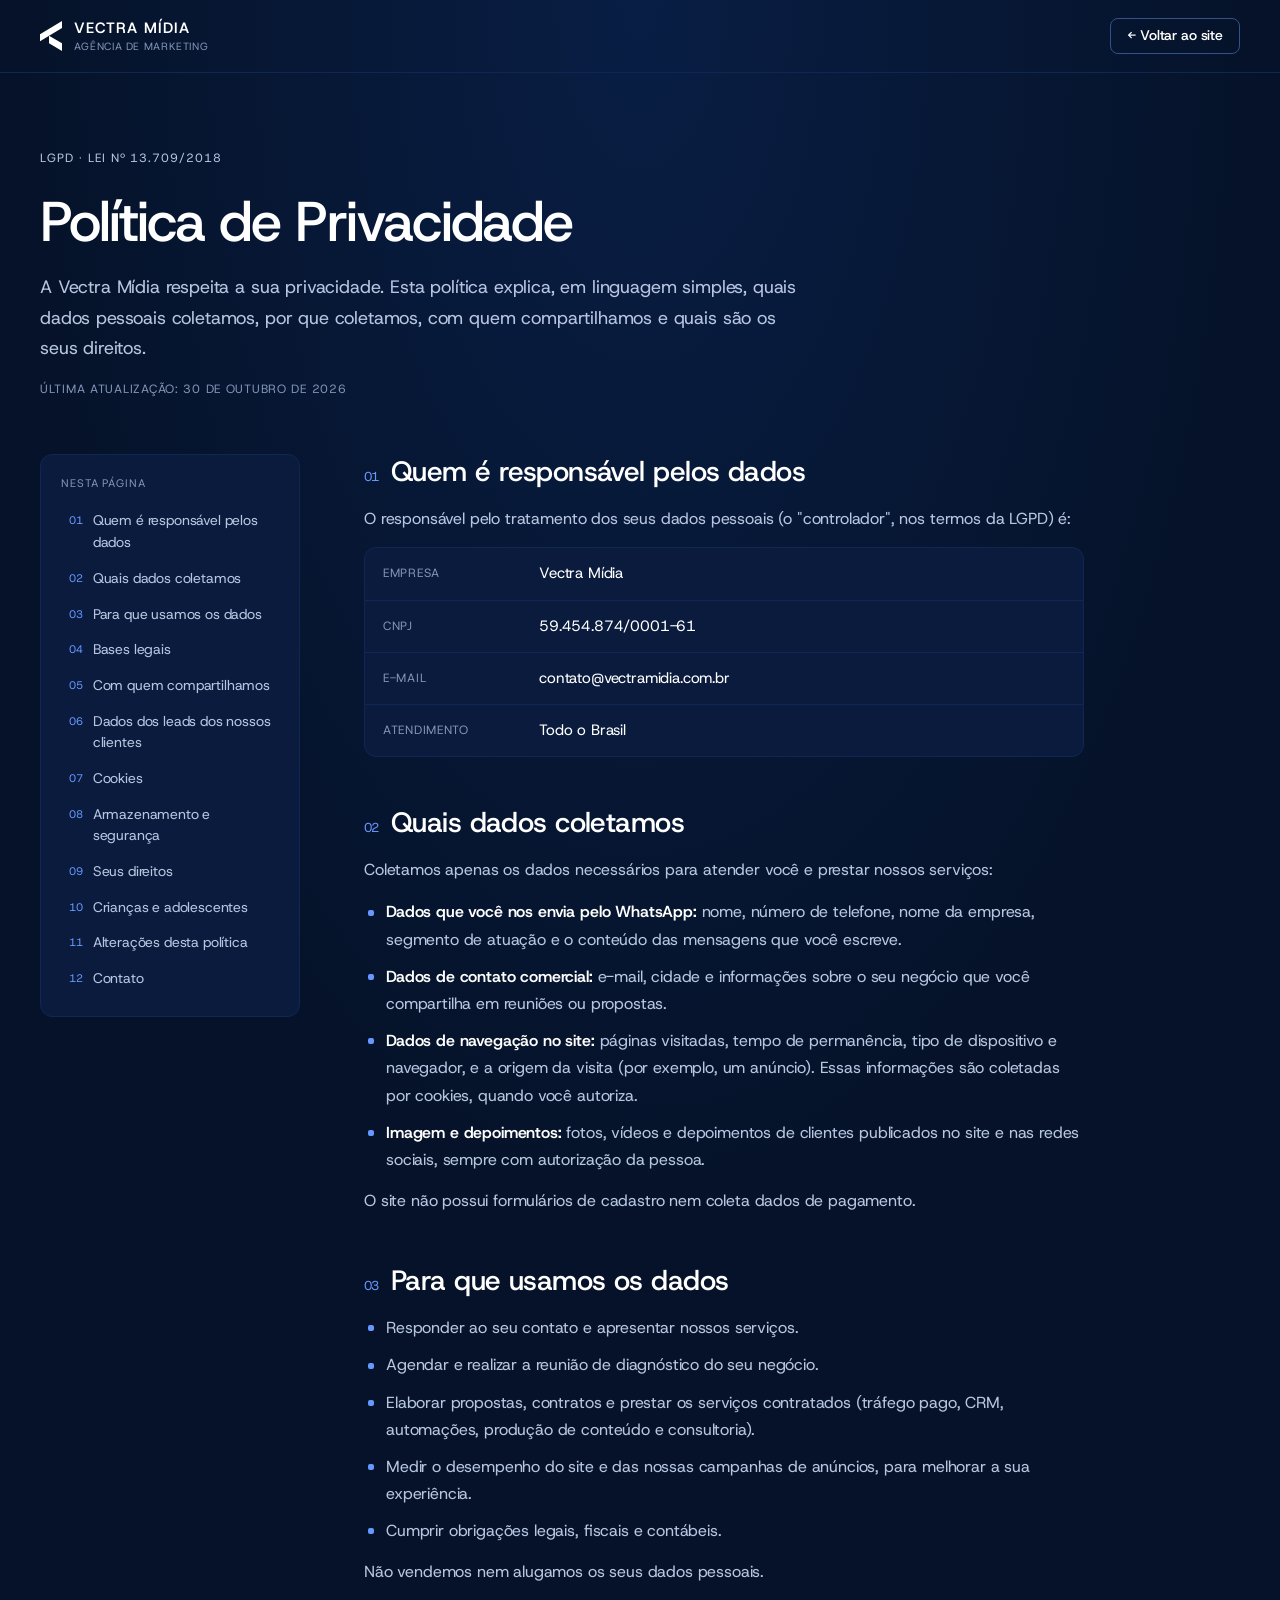
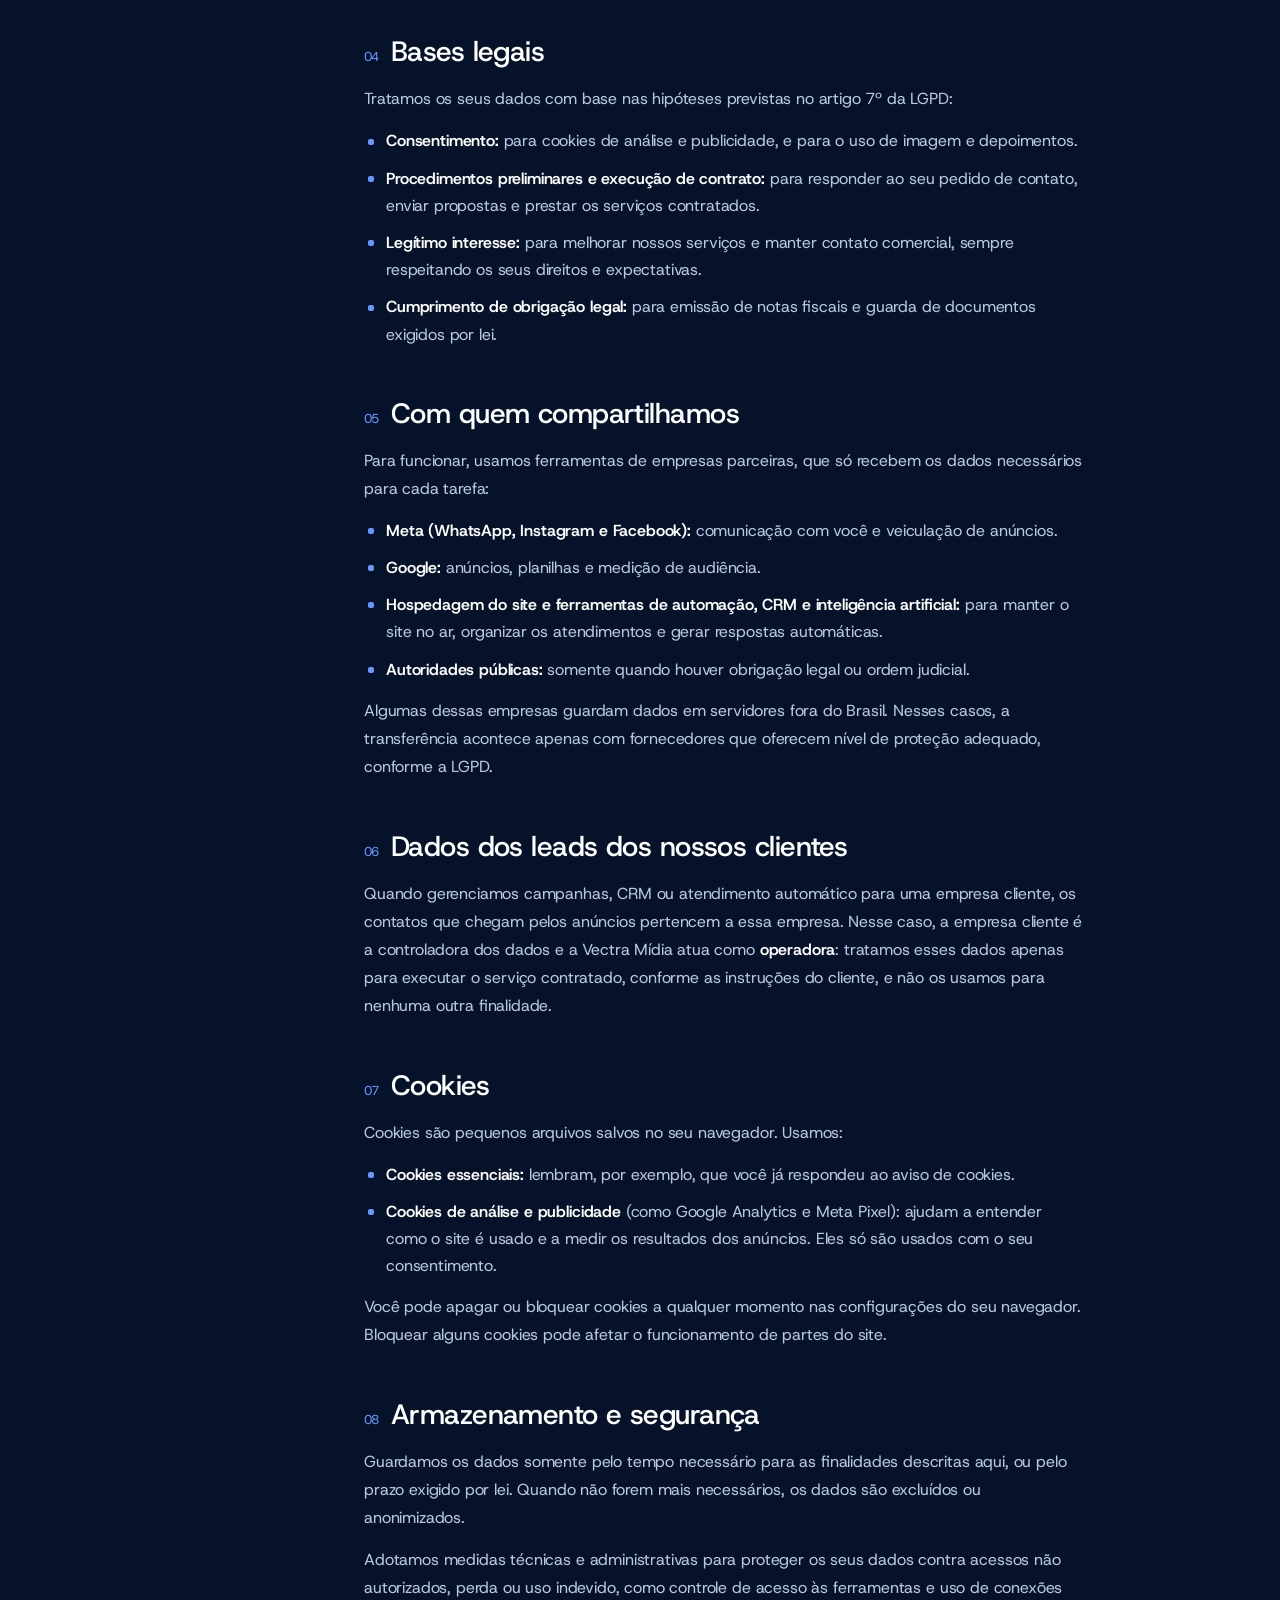
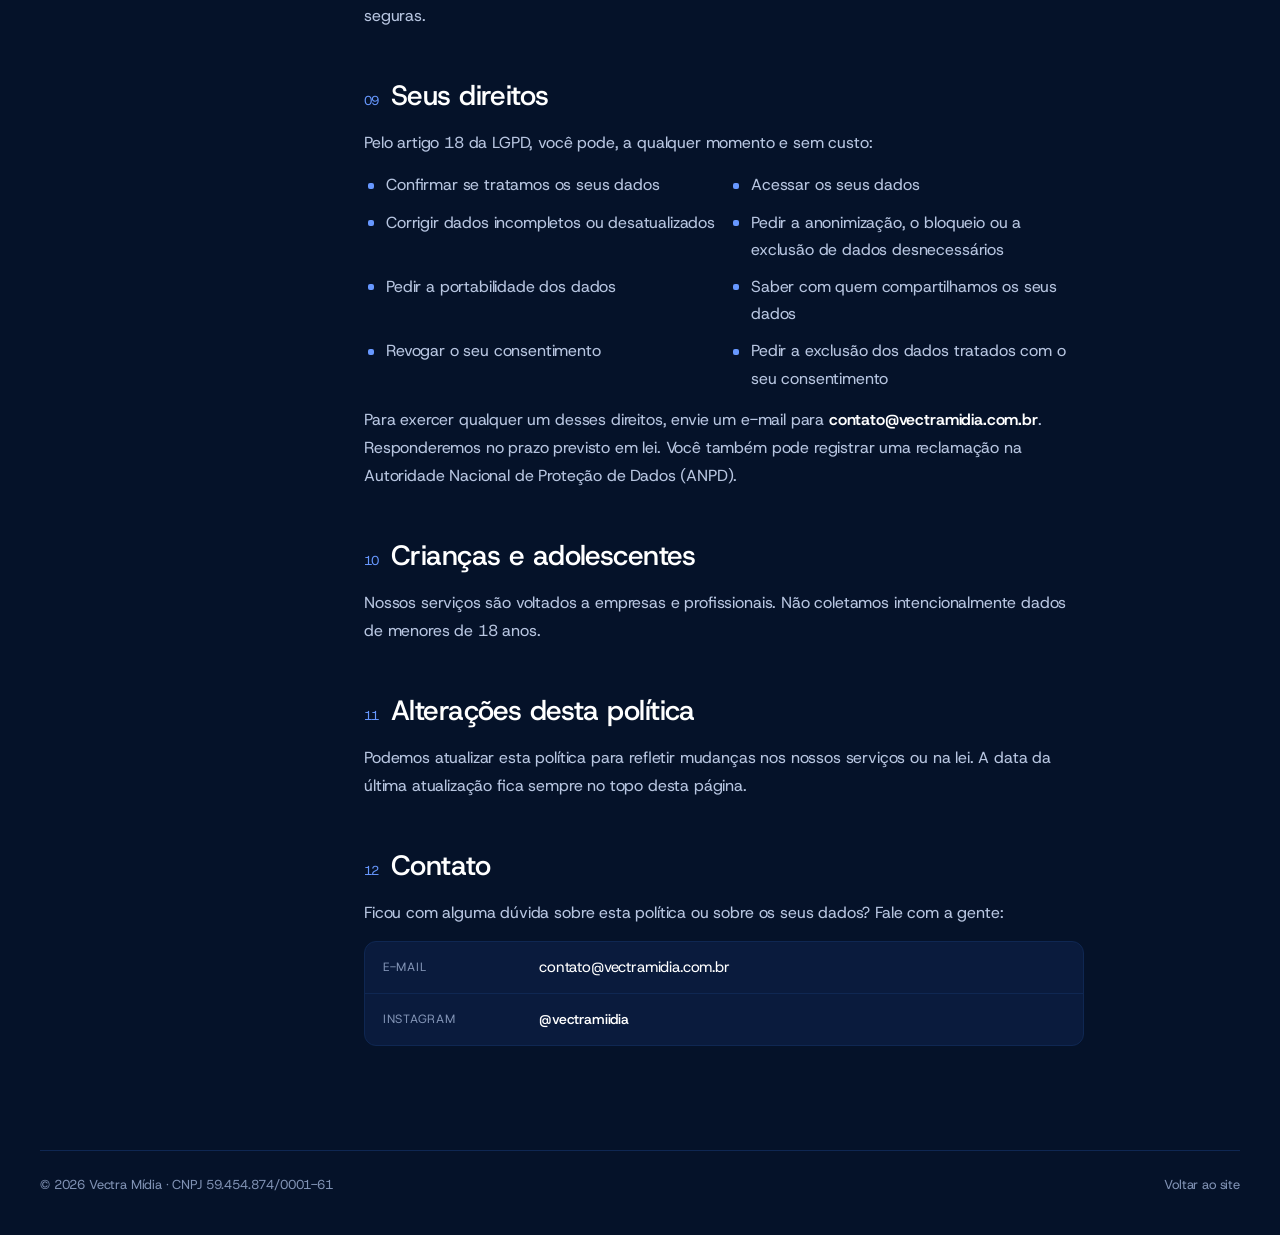
==== commit c29e0c9c: "Update privacy policy HTML with new assets and styles" ====
--- a/vectra-midia-redesign/politica-de-privacidade.html
+++ b/vectra-midia-redesign/politica-de-privacidade.html
@@ -6,20 +6,20 @@
   <title>Política de Privacidade — Vectra Mídia</title>
   <meta name="description" content="Saiba como a Vectra Mídia coleta, usa e protege os seus dados pessoais, de acordo com a Lei Geral de Proteção de Dados (LGPD).">
   <meta name="robots" content="index, follow">
-  <meta name="theme-color" content="#0a0a0a">
-  <link rel="icon" type="image/jpeg" href="./assets/images/logo.jpg">
+  <meta name="theme-color" content="#051229">
+  <link rel="icon" type="image/svg+xml" href="./assets/images/favicon.svg?v=2">
 
   <link rel="preconnect" href="https://fonts.googleapis.com">
   <link rel="preconnect" href="https://fonts.gstatic.com" crossorigin>
-  <link href="https://fonts.googleapis.com/css2?family=Inter:wght@400;500;600&family=JetBrains+Mono:wght@400;500&display=swap" rel="stylesheet">
-  <link rel="stylesheet" href="./assets/css/style.css">
+  <link href="https://fonts.googleapis.com/css2?family=Host+Grotesk:wght@300..800&display=swap" rel="stylesheet">
+  <link rel="stylesheet" href="./assets/css/style.css?v=20261123c">
 </head>
 <body class="legal-page">
 
   <header class="legal-header">
     <div class="container legal-header-inner">
       <a href="./index.html" class="brand" aria-label="Voltar para o site da Vectra Mídia">
-        <img src="./assets/images/logo-symbol-white.png" alt="Logo Vectra Mídia" class="brand-mark" width="34" height="30">
+        <img src="./assets/images/logo-vectra-branco.svg" alt="Logo Vectra Mídia" class="brand-mark" width="22" height="30">
         <span class="brand-text">
           <span class="brand-name">VECTRA MÍDIA</span>
           <span class="brand-sub">Agência de Marketing</span>
--- a/vectra-midia-redesign/assets/css/style.css
+++ b/vectra-midia-redesign/assets/css/style.css
@@ -1,38 +1,48 @@
 /* ==========================================================================
    VECTRA MÍDIA — ESTILO "DESIGN 5"
-   Preto com grade de "planta baixa", texto branco e um azul de destaque.
+   Cores e fonte do Manual da Marca (23/11/2026): azul-marinho, azul #1A55C0,
+   branco/#EAF2FF e amarelo #FCE780 como detalhe. Fonte Host Grotesk.
    ========================================================================== */
 
 /* Layout: topo dividido (texto + painel de leads ao vivo), números logo abaixo,
    seções escuras em sequência e um painel claro para os depoimentos. */
 :root {
   /* Superfícies (pretas, de mais escura para mais clara) */
-  --black: #000000;
-  --canvas: #0a0a0a;        /* fundo da página */
-  --card: #141414;          /* cartões */
-  --raised: #1e1e1e;        /* cartões em destaque, linhas da grade */
-  --edge: #313131;          /* bordas finas */
-  --smoke: #454545;         /* bordas de botões secundários */
+  --black: #030B1A;
+  --canvas: #051229;        /* fundo da página */
+  --card: #0A1B3D;          /* cartões */
+  --raised: #0F2752;        /* cartões em destaque, linhas da grade */
+  --edge: #1D3769;          /* bordas finas */
+  --smoke: #34518A;         /* bordas de botões secundários */
 
   /* Texto */
   --white: #ffffff;
-  --ash: #a7a7a7;           /* texto secundário */
-  --mist: #7c7c7c;          /* texto terciário */
+  --ash: #B7C5E0;           /* texto secundário */
+  --mist: #8092B4;          /* texto terciário */
 
   /* Azul da marca (único destaque) */
   --blue: #6798ff;
-  --blue-strong: #3a6df0;
+  --blue-strong: #1A55C0;
   --blue-soft: rgba(103, 152, 255, 0.14);
 
+  /* Manual da marca: azul-marinho e amarelo (amarelo só como detalhe) */
+  --navy: #0C285A;
+  --yellow: #FCE780;
+
+  /* Verde do WhatsApp: SÓ no botão flutuante e no ícone/animação do botão de diagnóstico */
+  --wa-green: #25D366;
+  --wa-green-dark: #1DA851;
+  --wa-green-glow: rgba(37, 211, 102, 0.55);
+
   /* Painel claro */
-  --paper: #f4f6fb;
-  --ink: #0a0a0a;
-  --ink-2: #4a5268;
-  --ink-line: #e1e5f0;
+  --paper: #EAF2FF;
+  --ink: #0C285A;
+  --ink-2: #44557A;
+  --ink-line: #CFDDF5;
 
   /* Fontes */
-  --font: 'Inter', ui-sans-serif, system-ui, -apple-system, 'Segoe UI', Roboto, sans-serif;
-  --mono: 'JetBrains Mono', 'IBM Plex Mono', ui-monospace, SFMono-Regular, Menlo, Consolas, monospace;
+  --font: 'Host Grotesk', 'Inter', ui-sans-serif, system-ui, -apple-system, 'Segoe UI', Roboto, sans-serif;
+  --mono: 'Host Grotesk', 'JetBrains Mono', 'IBM Plex Mono', ui-monospace, SFMono-Regular, Menlo, Consolas, monospace;
 
   /* Medidas */
   --max: 1200px;
@@ -62,7 +72,7 @@
   font-weight: 400;
   line-height: 1.55;
   letter-spacing: -0.01em;
-  font-feature-settings: "liga", "cv11";
+  font-feature-settings: "liga";
   -webkit-font-smoothing: antialiased;
   -moz-osx-font-smoothing: grayscale;
   overflow-x: hidden;
@@ -88,7 +98,7 @@
   position: fixed; inset: 0; z-index: -1; pointer-events: none;
   --cx: 50vw; --cy: 30vh;
   background:
-    radial-gradient(520px circle at var(--cx) var(--cy), rgba(58,109,240,.20), rgba(58,109,240,.06) 45%, transparent 70%),
+    radial-gradient(520px circle at var(--cx) var(--cy), rgba(26,85,192,.20), rgba(26,85,192,.06) 45%, transparent 70%),
     radial-gradient(160px circle at var(--cx) var(--cy), rgba(103,152,255,.14), transparent 70%);
   opacity: 0;
   transition: opacity .6s ease;
@@ -111,7 +121,7 @@
 }
 .aurora-blob--1 {
   left: -20vmax; top: -25vmax;
-  background: radial-gradient(closest-side, rgba(58,109,240,.55), rgba(58,109,240,.12) 55%, transparent 75%);
+  background: radial-gradient(closest-side, rgba(26,85,192,.55), rgba(26,85,192,.12) 55%, transparent 75%);
   translate: calc(var(--p) * 55vw) calc(var(--p) * 30vh);
   opacity: calc(.6 - var(--p) * .25);
   animation: drift1 22s ease-in-out infinite alternate;
@@ -226,6 +236,11 @@
 .btn-ghost { background: transparent; color: var(--white); border-color: var(--smoke); }
 .btn-ghost:hover { border-color: var(--blue); background: var(--blue-soft); }
 
+/* Botões verdes do WhatsApp (exceção ao azul) */
+.btn-primary.btn-wa { background: var(--wa-green); color: var(--white); }
+.btn-primary.btn-wa:hover { background: var(--wa-green-dark); box-shadow: 0 0 0 4px rgba(37,211,102,.22), 0 10px 40px -10px var(--wa-green-glow); }
+.btn-ghost.btn-wa-hover:hover { border-color: var(--wa-green); background: rgba(37,211,102,.14); box-shadow: 0 10px 40px -12px var(--wa-green-glow); }
+
 .btn-lg { padding: 15px 24px; font-size: 16px; }
 .btn-sm { padding: 8px 16px; font-size: 14px; }
 
@@ -263,7 +278,7 @@
 .tag--accent { color: var(--blue); border-color: rgba(103,152,255,.3); background: rgba(103,152,255,.08); }
 .tag--overlay {
   position: absolute; top: 12px; left: 12px; z-index: 2;
-  background: rgba(10,10,10,.75);
+  background: rgba(5,18,41,.75);
   backdrop-filter: blur(6px);
   -webkit-backdrop-filter: blur(6px);
   color: var(--white);
@@ -292,7 +307,7 @@
   transition: background-color .3s ease, border-color .3s ease, transform .35s ease;
 }
 .site-header.is-scrolled {
-  background: rgba(10, 10, 10, 0.82);
+  background: rgba(5, 18, 41, 0.82);
   backdrop-filter: saturate(140%) blur(14px);
   -webkit-backdrop-filter: saturate(140%) blur(14px);
   border-bottom-color: var(--raised);
@@ -302,7 +317,7 @@
 .header-inner { display: flex; align-items: center; justify-content: space-between; gap: 24px; }
 
 .brand { display: inline-flex; align-items: center; gap: 12px; flex: none; }
-.brand-mark { width: 34px; height: auto; }
+.brand-mark { height: 30px; width: auto; }
 .brand-text { display: flex; flex-direction: column; line-height: 1.15; }
 .brand-name { font-weight: 600; font-size: 15px; letter-spacing: 0.06em; }
 .brand-sub { font-family: var(--mono); font-size: 10.5px; color: var(--mist); letter-spacing: 0.06em; text-transform: uppercase; margin-top: 2px; }
@@ -347,7 +362,7 @@
   background-position: center top;
 }
 .hero-grid-bg {
-  --line-color: #1a1a1a;
+  --line-color: #0C2148;
   mask-image: radial-gradient(ellipse 90% 75% at 50% 30%, #000 40%, transparent 100%);
   -webkit-mask-image: radial-gradient(ellipse 90% 75% at 50% 30%, #000 40%, transparent 100%);
 }
@@ -367,7 +382,7 @@
   align-items: center;
 }
 
-.hero-copy .eyebrow { padding: 6px 12px 6px 10px; border: 1px solid var(--raised); border-radius: 9999px; background: rgba(20,20,20,.7); }
+.hero-copy .eyebrow { padding: 6px 12px 6px 10px; border: 1px solid var(--raised); border-radius: 9999px; background: rgba(10,27,61,.7); }
 
 .hero-title {
   font-weight: 500;
@@ -378,7 +393,7 @@
 }
 .hero-rotator {
   display: block;
-  color: var(--blue);
+  color: var(--yellow);
   min-height: 1.08em;
 }
 .typewriter-cursor {
@@ -387,7 +402,7 @@
   height: .82em;
   margin-left: 6px;
   vertical-align: -0.06em;
-  background: var(--blue);
+  background: var(--yellow);
   border-radius: 1px;
   animation: blink 1.05s steps(1) infinite;
 }
@@ -412,7 +427,7 @@
   border: 1px solid var(--raised);
   border-radius: var(--r-lg);
   padding: 18px;
-  box-shadow: 0 0 0 1px rgba(0,0,0,.6), 0 40px 120px -40px rgba(58,109,240,.45);
+  box-shadow: 0 0 0 1px rgba(0,0,0,.6), 0 40px 120px -40px rgba(26,85,192,.45);
   transform: perspective(1200px) rotateY(-6deg) rotateX(3deg);
   transition: transform .6s cubic-bezier(.2,.7,.2,1);
 }
@@ -427,7 +442,7 @@
 }
 .dash-head { display: flex; align-items: center; justify-content: space-between; gap: 12px; padding-bottom: 14px; border-bottom: 1px solid var(--raised); }
 .dash-title { display: flex; align-items: center; gap: 10px; font-size: 13px; font-weight: 500; }
-.dash-title img { width: 18px; height: auto; }
+.dash-title img { height: 18px; width: auto; }
 .dash-live { display: inline-flex; align-items: center; gap: 8px; font-family: var(--mono); font-size: 11px; color: var(--blue); text-transform: uppercase; letter-spacing: .08em; }
 
 .dash-kpis { display: grid; grid-template-columns: repeat(3, 1fr); gap: 8px; margin-top: 14px; }
@@ -506,7 +521,7 @@
   position: absolute; inset: 0; z-index: -1; pointer-events: none; opacity: 0;
   background:
     radial-gradient(320px circle at var(--mx) var(--my), rgba(103,152,255,.28), transparent 65%),
-    linear-gradient(to bottom, rgba(58,109,240,.10), transparent);
+    linear-gradient(to bottom, rgba(26,85,192,.10), transparent);
   transition: opacity .35s ease;
 }
 .stat-icon {
@@ -536,7 +551,7 @@
 .stat-bar span { display: block; height: 100%; width: 18%; border-radius: inherit; background: var(--blue); transition: width .9s cubic-bezier(.2,.7,.2,1); }
 .stat-stars { position: relative; margin-top: 14px; font-size: 18px; letter-spacing: 4px; line-height: 1; width: max-content; }
 .stat-stars-base { color: var(--edge); }
-.stat-stars-fill { position: absolute; inset: 0 auto 0 0; width: var(--w); overflow: hidden; white-space: nowrap; color: var(--ash); transition: color .35s ease; }
+.stat-stars-fill { position: absolute; inset: 0 auto 0 0; width: var(--w); overflow: hidden; white-space: nowrap; color: var(--yellow); transition: color .35s ease; }
 
 .stat:hover, .stat:focus-visible, .stat.is-lit {
   border-color: rgba(103,152,255,.55);
@@ -550,7 +565,7 @@
 }
 .stat:hover .stat-label, .stat:focus-visible .stat-label, .stat.is-lit .stat-label { color: var(--white); }
 .stat:hover .stat-bar span, .stat:focus-visible .stat-bar span, .stat.is-lit .stat-bar span { width: var(--w); }
-.stat:hover .stat-stars-fill, .stat:focus-visible .stat-stars-fill, .stat.is-lit .stat-stars-fill { color: var(--blue); }
+.stat:hover .stat-stars-fill, .stat:focus-visible .stat-stars-fill, .stat.is-lit .stat-stars-fill { color: var(--yellow); }
 
 /* --------------------------------------------------------------------------
    FAIXA ROLANTE
@@ -602,7 +617,7 @@
 .ceo-halo {
   position: absolute; inset: -6% -10% 2% -10%; z-index: 0; pointer-events: none;
   /* termina transparente antes da borda da caixa: nenhum corte reto */
-  background: radial-gradient(closest-side at 50% 44%, rgba(58,109,240,.55), rgba(58,109,240,.2) 50%, rgba(58,109,240,.06) 72%, transparent 92%);
+  background: radial-gradient(closest-side at 50% 44%, rgba(26,85,192,.55), rgba(26,85,192,.2) 50%, rgba(26,85,192,.06) 72%, transparent 92%);
 }
 .ceo-rings { position: absolute; inset: 0; z-index: 0; pointer-events: none; }
 .ceo-rings span {
@@ -613,7 +628,7 @@
   animation: spin 60s linear infinite;
 }
 .ceo-rings span:nth-child(1) { width: 74%; aspect-ratio: 1; }
-.ceo-rings span:nth-child(2) { width: 96%; aspect-ratio: 1; border-style: solid; border-color: #262626; animation-duration: 90s; animation-direction: reverse; }
+.ceo-rings span:nth-child(2) { width: 96%; aspect-ratio: 1; border-style: solid; border-color: #16305F; animation-duration: 90s; animation-direction: reverse; }
 @keyframes spin { to { transform: translate(-50%, -50%) rotate(360deg); } }
 
 .ceo-figure {
@@ -627,7 +642,7 @@
   /* só a parte de baixo se dissolve no fundo */
   mask-image: linear-gradient(to bottom, #000 64%, transparent 97%);
   -webkit-mask-image: linear-gradient(to bottom, #000 64%, transparent 97%);
-  filter: drop-shadow(0 0 30px rgba(58,109,240,.25));
+  filter: drop-shadow(0 0 30px rgba(26,85,192,.25));
   transition: transform .6s cubic-bezier(.2,.7,.2,1);
 }
 .ceo-stage:hover .ceo-figure img { transform: scale(1.02); }
@@ -637,7 +652,7 @@
   display: inline-flex; align-items: center; gap: 8px;
   padding: 8px 12px;
   border-radius: var(--r);
-  background: rgba(20,20,20,.85);
+  background: rgba(10,27,61,.85);
   backdrop-filter: blur(10px);
   -webkit-backdrop-filter: blur(10px);
   border: 1px solid var(--edge);
@@ -711,9 +726,9 @@
   border-radius: 16px;
   border: 1px solid var(--frame-accent, rgba(103,152,255,.45));
   background:
-    radial-gradient(ellipse 70% 60% at 50% 0%, rgba(58,109,240,.10), transparent 70%),
-    rgba(10,10,12,.22);
-  box-shadow: 0 0 0 1px rgba(103,152,255,.08), 0 0 40px -10px rgba(58,109,240,.35), inset 0 0 60px -20px rgba(58,109,240,.25);
+    radial-gradient(ellipse 70% 60% at 50% 0%, rgba(26,85,192,.10), transparent 70%),
+    rgba(5,18,41,.22);
+  box-shadow: 0 0 0 1px rgba(103,152,255,.08), 0 0 40px -10px rgba(26,85,192,.35), inset 0 0 60px -20px rgba(26,85,192,.25);
   overflow: hidden;
 }
 .portal-frame[data-scene="1"] { --frame-accent: rgba(120,165,255,.5); }
@@ -729,7 +744,7 @@
 }
 .portal-frame::after {   /* escurece os quadros distantes */
   content: ""; position: absolute; inset: 0; pointer-events: none;
-  background: var(--portal-dim-color, #0a0a0a);
+  background: var(--portal-dim-color, #051229);
   opacity: calc(var(--portal-dim, 0) * .6);
 }
 .portal-content {
@@ -752,7 +767,7 @@
 .portal-lead { max-width: 820px; font-size: clamp(22px, 2.8vw, 36px); line-height: 1.3; letter-spacing: -0.02em; font-weight: 400; color: var(--ash); text-wrap: balance; }
 .portal-lead strong { color: var(--white); font-weight: 500; }
 .portal-pills { margin-top: 28px; display: flex; flex-wrap: wrap; justify-content: center; gap: 8px; }
-.portal-pills span { padding: 8px 14px; border-radius: 9999px; border: 1px solid rgba(103,152,255,.35); background: rgba(58,109,240,.10); color: var(--white); font-size: 14px; font-weight: 500; }
+.portal-pills span { padding: 8px 14px; border-radius: 9999px; border: 1px solid rgba(103,152,255,.35); background: rgba(26,85,192,.10); color: var(--white); font-size: 14px; font-weight: 500; }
 .portal-actions { margin-top: 32px; }
 .portal-diffs { width: 100%; max-width: 1000px; display: grid; grid-template-columns: repeat(3, 1fr); gap: 16px; text-align: left; }
 .portal-diffs li {
@@ -760,7 +775,7 @@
   padding: 24px;
   border-radius: 12px;
   border: 1px solid rgba(103,152,255,.28);
-  background: rgba(20,20,22,.55);
+  background: rgba(10,27,61,.55);
 }
 .portal-diffs .check { width: 30px; height: 30px; margin: 0 0 4px; }
 .portal-diffs h3 { font-size: clamp(18px, 1.7vw, 22px); font-weight: 500; line-height: 1.25; letter-spacing: -0.02em; }
@@ -882,8 +897,8 @@
 .service-card--main::after {
   content: ""; position: absolute; inset: 0; z-index: -2; pointer-events: none;
   background-image:
-    linear-gradient(to right, #1a1a1a 1px, transparent 1px),
-    linear-gradient(to bottom, #1a1a1a 1px, transparent 1px);
+    linear-gradient(to right, #0C2148 1px, transparent 1px),
+    linear-gradient(to bottom, #0C2148 1px, transparent 1px);
   background-size: 32px 32px;
   mask-image: linear-gradient(to top, #000, transparent 70%);
   -webkit-mask-image: linear-gradient(to top, #000, transparent 70%);
@@ -1002,7 +1017,7 @@
   display: inline-flex; align-items: center; gap: 8px;
   padding: 8px 12px;
   border-radius: 9999px;
-  background: rgba(10,10,10,.72);
+  background: rgba(5,18,41,.72);
   backdrop-filter: blur(8px);
   -webkit-backdrop-filter: blur(8px);
   border: 1px solid rgba(255,255,255,.18);
@@ -1076,7 +1091,7 @@
   color: var(--white);
   border-radius: var(--r-lg);
   background:
-    radial-gradient(ellipse 60% 50% at 50% 45%, rgba(58,109,240,.16), transparent 70%);
+    radial-gradient(ellipse 60% 50% at 50% 45%, rgba(26,85,192,.16), transparent 70%);
 }
 .proofs-3d .circular-carousel__title { font-size: 16px; max-width: 520px; }
 .proofs-3d .circular-carousel__subtitle { font-family: var(--mono); font-size: 11px; letter-spacing: .08em; text-transform: uppercase; color: var(--blue); opacity: 1; margin-top: 4px; }
@@ -1128,8 +1143,8 @@
 .cta-well::before {
   content: ""; position: absolute; inset: 0; z-index: -2; pointer-events: none;
   background-image:
-    linear-gradient(to right, #1c1c1c 1px, transparent 1px),
-    linear-gradient(to bottom, #1c1c1c 1px, transparent 1px);
+    linear-gradient(to right, #0E2550 1px, transparent 1px),
+    linear-gradient(to bottom, #0E2550 1px, transparent 1px);
   background-size: var(--grid) var(--grid);
   background-position: center;
   mask-image: radial-gradient(ellipse 70% 90% at 50% 100%, #000, transparent 75%);
@@ -1137,7 +1152,7 @@
 }
 .cta-well-glow {
   position: absolute; z-index: -1; left: 50%; bottom: -320px; width: 900px; height: 560px; transform: translateX(-50%);
-  background: radial-gradient(closest-side, rgba(58,109,240,.42), transparent 75%);
+  background: radial-gradient(closest-side, rgba(26,85,192,.42), transparent 75%);
   pointer-events: none;
   transition: opacity .4s ease, transform .6s ease;
 }
@@ -1159,18 +1174,18 @@
   overflow: visible;
   box-shadow: 0 0 0 1px rgba(255,255,255,.4), 0 10px 50px -12px rgba(103,152,255,.8);
 }
-.btn-cta .btn-shine { border-radius: inherit; overflow: hidden; }
+.btn-cta .btn-shine { border-radius: inherit; overflow: hidden; background-image: linear-gradient(110deg, transparent 40%, rgba(37,211,102,.55) 50%, transparent 60%); }
 .btn-cta-icon {
   width: 38px; height: 38px;
   display: inline-flex; align-items: center; justify-content: center;
   border-radius: 6px;
-  background: var(--blue-strong);
+  background: var(--wa-green);
   color: var(--white);
   transition: transform .4s cubic-bezier(.2,.7,.2,1), background-color .3s ease;
 }
 .btn-cta-ring {
   position: absolute; inset: -1px; z-index: -2; border-radius: inherit; pointer-events: none;
-  border: 1px solid var(--blue);
+  border: 2px solid var(--wa-green);
   animation: ring 2.4s ease-out infinite;
 }
 @keyframes ring { from { opacity: .9; transform: scale(1); } to { opacity: 0; transform: scale(1.18, 1.5); } }
@@ -1178,7 +1193,7 @@
   background: #eef3ff;
   box-shadow: 0 0 0 4px rgba(103,152,255,.35), 0 18px 60px -10px rgba(103,152,255,.95);
 }
-.btn-cta:hover .btn-cta-icon { transform: rotate(-12deg) scale(1.1); background: var(--blue); }
+.btn-cta:hover .btn-cta-icon { transform: rotate(-12deg) scale(1.1); background: var(--wa-green-dark); }
 .btn-cta:active { transform: scale(.97); }
 
 /* --------------------------------------------------------------------------
@@ -1271,23 +1286,23 @@
   width: 60px; height: 60px;
   display: flex; align-items: center; justify-content: center;
   border-radius: 50%;
-  background: var(--blue-strong);
+  background: var(--wa-green);
   color: var(--white);
-  box-shadow: 0 0 0 1px rgba(255,255,255,.18) inset, 0 10px 40px -8px rgba(58,109,240,.9);
+  box-shadow: 0 0 0 1px rgba(255,255,255,.18) inset, 0 10px 40px -8px var(--wa-green-glow);
   animation: breathe 2.4s ease-in-out infinite;
   transition: transform .25s ease, background-color .25s ease;
 }
 .floating-wa svg { position: relative; z-index: 1; }
-.floating-wa:hover { transform: scale(1.08); background: var(--blue); animation-play-state: paused; }
+.floating-wa:hover { transform: scale(1.08); background: var(--wa-green-dark); animation-play-state: paused; }
 .floating-wa-ring {
   position: absolute; inset: 0; border-radius: 50%;
-  border: 2px solid var(--blue);
+  border: 2px solid var(--wa-green);
   animation: wave 2.4s ease-out infinite;
   pointer-events: none;
 }
 .floating-wa-ring--2 { animation-delay: 1.2s; }
 @keyframes wave { from { transform: scale(1); opacity: .9; } to { transform: scale(1.9); opacity: 0; } }
-@keyframes breathe { 50% { box-shadow: 0 0 0 1px rgba(255,255,255,.18) inset, 0 10px 60px 4px rgba(58,109,240,.95); } }
+@keyframes breathe { 50% { box-shadow: 0 0 0 1px rgba(255,255,255,.18) inset, 0 10px 60px 4px rgba(37,211,102,.75); } }
 
 /* --------------------------------------------------------------------------
    JANELAS (MODAIS)
@@ -1318,7 +1333,7 @@
   position: absolute; top: 12px; right: 12px; z-index: 3;
   width: 36px; height: 36px;
   border-radius: var(--r);
-  background: rgba(10,10,10,.85);
+  background: rgba(5,18,41,.85);
   border: 1px solid var(--edge);
   font-size: 22px; line-height: 1;
   display: flex; align-items: center; justify-content: center;
@@ -1348,7 +1363,7 @@
   max-width: 440px;
   display: flex; align-items: center; gap: 16px;
   padding: 16px 16px 16px 20px;
-  background: rgba(20, 20, 20, 0.95);
+  background: rgba(10, 27, 61, 0.95);
   backdrop-filter: blur(10px);
   -webkit-backdrop-filter: blur(10px);
   border: 1px solid var(--edge);
@@ -1497,7 +1512,7 @@
    PÁGINA DA POLÍTICA DE PRIVACIDADE
    -------------------------------------------------------------------------- */
 .legal-page { background:
-  radial-gradient(ellipse 70% 40% at 50% 0%, rgba(58,109,240,.18), transparent 70%),
+  radial-gradient(ellipse 70% 40% at 50% 0%, rgba(26,85,192,.18), transparent 70%),
   var(--canvas); }
 .legal-header { border-bottom: 1px solid var(--raised); }
 .legal-header-inner { display: flex; align-items: center; justify-content: space-between; gap: 16px; height: 72px; }
